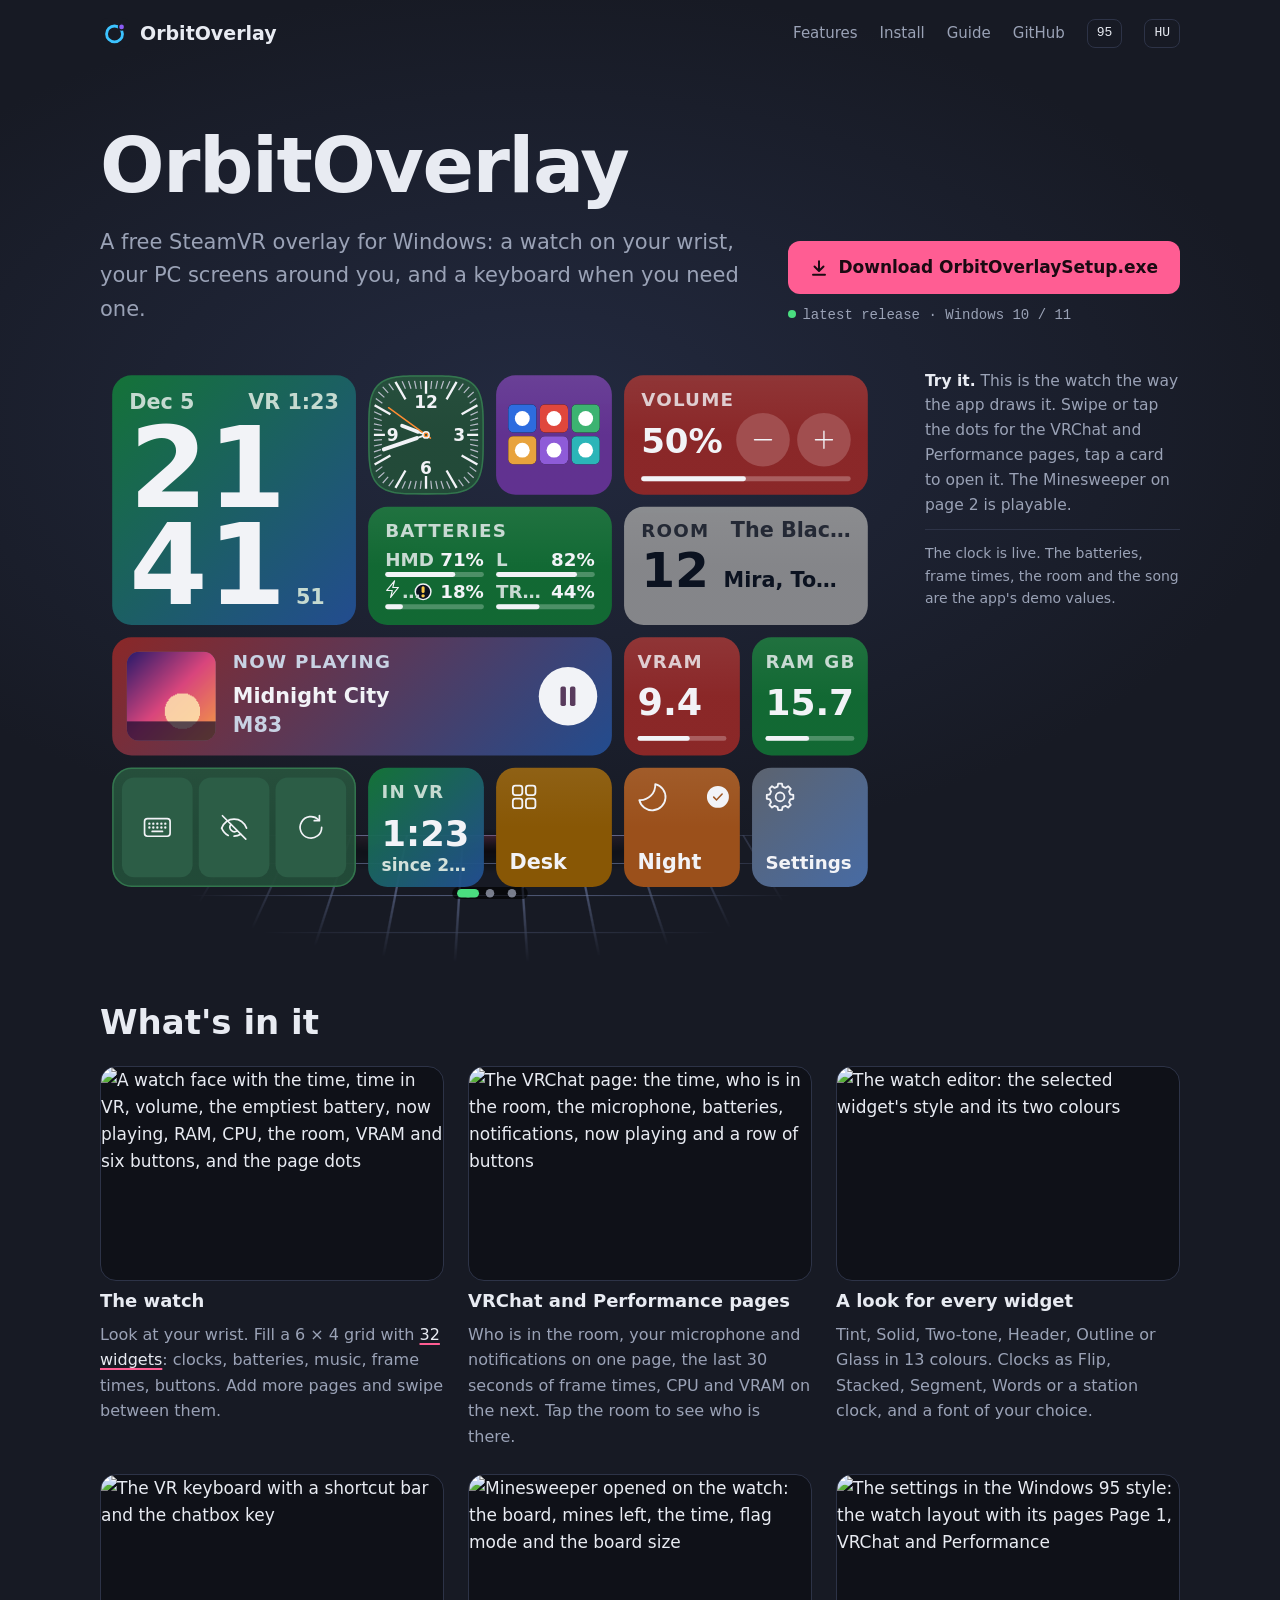
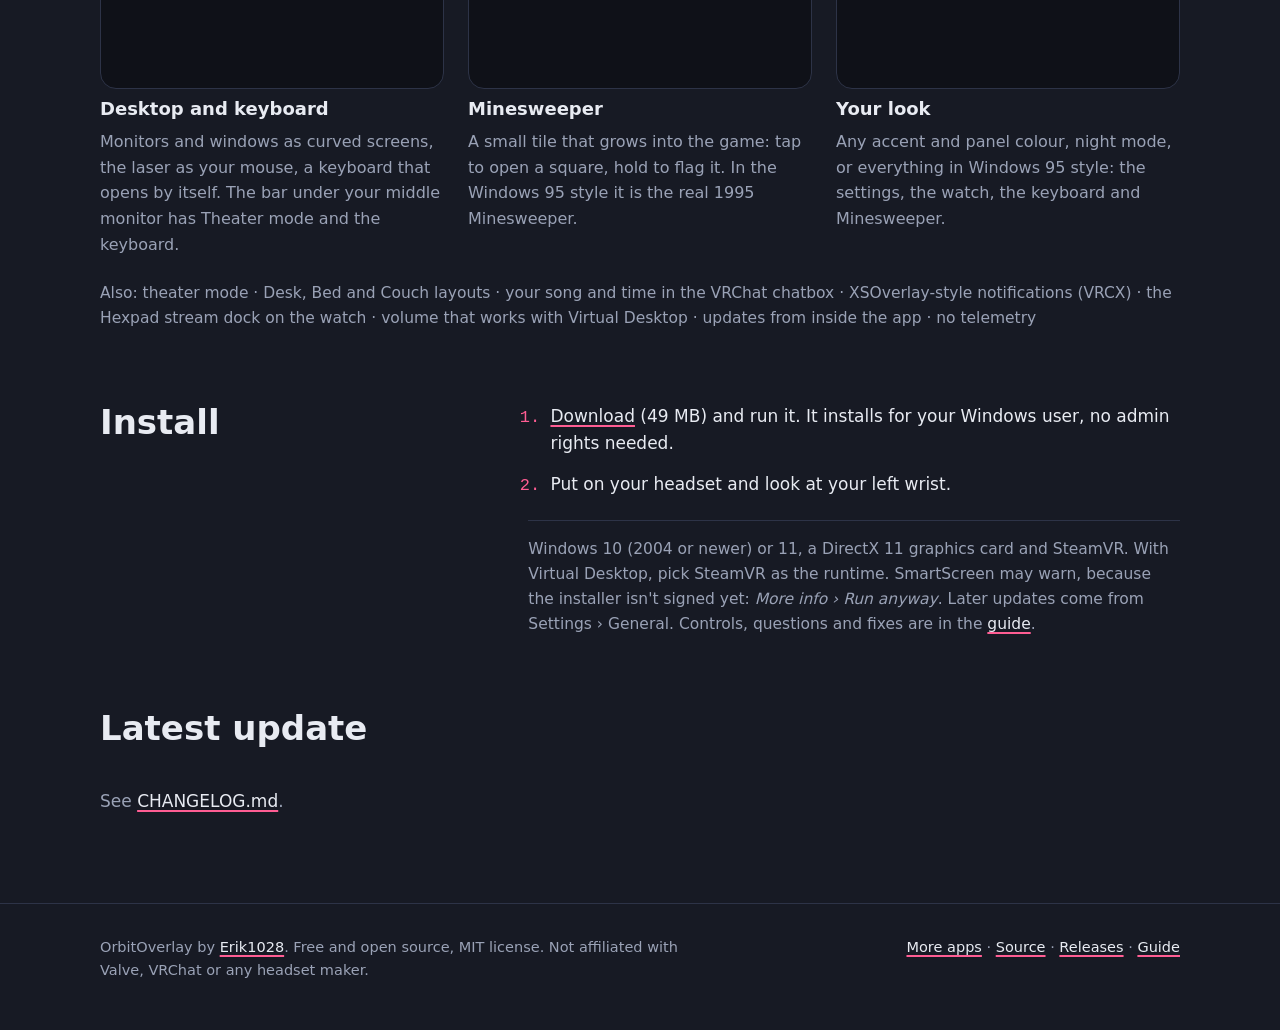
==== site/index.html @ d363fdd2 "Website: the new logo in the link preview, no 404s, the widget table on phones - og.png: Erik's logo" ====
<!doctype html>
<html lang="en">
<head>
<meta charset="utf-8">
<meta name="viewport" content="width=device-width, initial-scale=1">
<title>OrbitOverlay · SteamVR wrist watch and desktop overlay</title>
<meta name="description" content="A free SteamVR overlay for Windows: a watch on your wrist, your PC screens around you with a laser mouse, and a VR keyboard.">
<link rel="canonical" href="https://erik1028.github.io/OrbitOverlay/">
<link rel="alternate" hreflang="en" href="https://erik1028.github.io/OrbitOverlay/">
<link rel="alternate" hreflang="hu" href="https://erik1028.github.io/OrbitOverlay/hu/">
<link rel="alternate" hreflang="x-default" href="https://erik1028.github.io/OrbitOverlay/">
<meta property="og:type" content="website">
<meta property="og:site_name" content="Erik1028">
<meta property="og:url" content="https://erik1028.github.io/OrbitOverlay/">
<script type="application/ld+json">{"@context": "https://schema.org", "@type": "SoftwareApplication", "name": "OrbitOverlay", "url": "https://erik1028.github.io/OrbitOverlay/", "description": "A free SteamVR overlay for Windows: a watch on your wrist with pages of widgets you arrange and colour yourself, your monitors and windows as curved screens with a laser mouse, and a VR keyboard.", "fileSize": "49 MB", "softwareRequirements": "SteamVR; a DirectX 11 graphics card", "image": "https://erik1028.github.io/OrbitOverlay/og.png", "operatingSystem": "Windows 10 (2004 or newer), Windows 11", "applicationCategory": "UtilitiesApplication", "downloadUrl": "https://github.com/Erik1028/OrbitOverlay/releases/latest/download/OrbitOverlaySetup.exe", "isAccessibleForFree": true, "inLanguage": "en", "license": "https://opensource.org/licenses/MIT", "offers": {"@type": "Offer", "price": "0", "priceCurrency": "USD"}, "author": {"@type": "Person", "name": "Erik1028", "url": "https://github.com/Erik1028"}, "softwareHelp": {"@type": "CreativeWork", "url": "https://erik1028.github.io/OrbitOverlay/guide.html"}, "sameAs": ["https://github.com/Erik1028/OrbitOverlay"]}</script>
<meta property="og:title" content="OrbitOverlay">
<meta property="og:description" content="A free SteamVR overlay for Windows: a watch on your wrist, your PC screens around you, and a VR keyboard.">
<meta property="og:image" content="https://erik1028.github.io/OrbitOverlay/og.png">
<meta property="og:image:width" content="1200">
<meta property="og:image:height" content="630">
<meta name="twitter:card" content="summary_large_image">
<meta name="theme-color" content="#171a24">
<link rel="icon" href="favicon.svg" type="image/svg+xml">
<script>try{if(localStorage.getItem("orbit-style")==="95"||location.hash==="#win95")document.documentElement.setAttribute("data-style","95")}catch(e){}</script>
<link rel="stylesheet" href="style.css">
</head>
<body>

<header class="top">
<div class="wrap">
<a class="logo" href="#top"><img src="favicon.svg" width="30" height="30" alt="">OrbitOverlay</a>
<nav aria-label="Sections"><a class="opt" href="#features">Features</a><a class="opt" href="#install">Install</a><a href="guide.html">Guide</a><a class="opt" href="https://github.com/Erik1028/OrbitOverlay">GitHub</a><a class="lang" href="hu/" hreflang="hu" lang="hu">HU</a></nav>
</div>
</header>

<main id="top" class="wrap">

<section class="intro">
<div>
<h1>OrbitOverlay</h1>
<p>A free SteamVR overlay for Windows: a watch on your wrist, your PC screens around you, and a keyboard when you need one.</p>
</div>
<div class="get">
<a class="btn" href="https://github.com/Erik1028/OrbitOverlay/releases/latest/download/OrbitOverlaySetup.exe"><svg width="18" height="18" viewBox="0 0 24 24" fill="none" stroke="currentColor" stroke-width="2.6" stroke-linecap="round" stroke-linejoin="round" aria-hidden="true"><path d="M12 3v12M6 10l6 6 6-6M4 21h16"/></svg>Download OrbitOverlaySetup.exe</a>
<span class="mono"><i class="live"></i><span id="ver">latest release</span><span id="verdate"></span> · Windows 10 / 11</span>
</div>
</section>

<section class="try" aria-label="Try the watch">
<div class="watch" id="watch-demo"><img src="img/watch-face.png" width="640" height="440" alt="The OrbitOverlay watch: a stacked clock, batteries, volume, now playing, the VRChat room, buttons and the page dots"></div>
<aside>
<p><b>Try it.</b> This is the watch the way the app draws it. Swipe or tap the dots for the VRChat and Performance pages, tap a card to open it. The Minesweeper on page 2 is playable.</p>
<p class="note">The clock is live. The batteries, frame times, the room and the song are the app's demo values.</p>
</aside>
</section>

<!-- a clip from the headset: put it in docs/img/demo.mp4 and add data-src="img/demo.mp4" here; until then nothing is requested -->
<figure class="clip" id="clip" hidden><div class="shot"></div><figcaption class="cap">In the headset: the watch, a window grabbed with the laser, and the keyboard.</figcaption></figure>

<section class="features" id="features">
<h2>What's in it</h2>
<div class="cards" data-stagger="110">
<article class="card"><div class="shot"><img src="img/watch-pages.png" data-95="img/watch-pages-95.png" width="640" height="440" alt="A watch face with the time, time in VR, volume, the emptiest battery, now playing, RAM, CPU, the room, VRAM and six buttons, and the page dots" loading="lazy"></div><h3>The watch</h3><p>Look at your wrist. Fill a 6 &times; 4 grid with <a href="guide.html#widgets">32 widgets</a>: clocks, batteries, music, frame times, buttons. Add more pages and swipe between them.</p></article>
<article class="card"><div class="shot"><img src="img/watch-vrchat.png" data-95="img/watch-vrchat-95.png" width="640" height="440" alt="The VRChat page: the time, who is in the room, the microphone, batteries, notifications, now playing and a row of buttons" loading="lazy"></div><h3>VRChat and Performance pages</h3><p>Who is in the room, your microphone and notifications on one page, the last 30 seconds of frame times, CPU and VRAM on the next. Tap the room to see who is there.</p></article>
<article class="card"><div class="shot"><img src="img/watch-styles.png" data-95="img/watch-styles-95.png" width="928" height="582" alt="The watch editor: the selected widget's style and its two colours" loading="lazy"></div><h3>A look for every widget</h3><p>Tint, Solid, Two-tone, Header, Outline or Glass in 13 colours. Clocks as Flip, Stacked, Segment, Words or a station clock, and a font of your choice.</p></article>
<article class="card"><div class="shot"><img src="img/keyboard.png" width="1480" height="676" alt="The VR keyboard with a shortcut bar and the chatbox key" loading="lazy"></div><h3>Desktop and keyboard</h3><p>Monitors and windows as curved screens, the laser as your mouse, a keyboard that opens by itself. The bar under your middle monitor has Theater mode and the keyboard.</p></article>
<article class="card"><div class="shot"><img src="img/minesweeper.png" data-95="img/minesweeper-95.png" width="640" height="440" alt="Minesweeper opened on the watch: the board, mines left, the time, flag mode and the board size" loading="lazy"></div><h3>Minesweeper</h3><p>A small tile that grows into the game: tap to open a square, hold to flag it. In the Windows 95 style it is the real 1995 Minesweeper.</p></article>
<article class="card"><div class="shot"><img src="img/windows95.png" width="1500" height="960" alt="The settings in the Windows 95 style: the watch layout with its pages Page 1, VRChat and Performance" loading="lazy"></div><h3>Your look</h3><p>Any accent and panel colour, night mode, or everything in Windows 95 style: the settings, the watch, the keyboard and Minesweeper.</p></article>
</div>
<p class="extras" data-reveal>Also: theater mode · Desk, Bed and Couch layouts · your song and time in the VRChat chatbox · XSOverlay-style notifications (VRCX) · the Hexpad stream dock on the watch · volume that works with Virtual Desktop · updates from inside the app · no telemetry</p>
</section>

<section class="install" id="install" data-reveal>
<div>
<h2>Install</h2>
</div>
<div>
<ol>
<li><a href="https://github.com/Erik1028/OrbitOverlay/releases/latest/download/OrbitOverlaySetup.exe">Download</a> (<span id="size">49 MB</span>) and run it. It installs for your Windows user, no admin rights needed.</li>
<li>Put on your headset and look at your left wrist.</li>
</ol>
<p class="aside">Windows 10 (2004 or newer) or 11, a DirectX 11 graphics card and SteamVR. With Virtual Desktop, pick SteamVR as the runtime. SmartScreen may warn, because the installer isn't signed yet: <i>More info › Run anyway</i>. Later updates come from Settings › General. Controls, questions and fixes are in the <a href="guide.html">guide</a>.</p>
</div>
</section>

<section class="log" data-reveal>
<h2>Latest update</h2>
<div id="log" data-count="1"><p style="color:var(--dim);margin-top:16px">See <a href="https://github.com/Erik1028/OrbitOverlay/blob/main/docs/CHANGELOG.md">CHANGELOG.md</a>.</p></div>
</section>

</main>

<footer>
<div class="wrap">
<p>OrbitOverlay by <a href="https://github.com/Erik1028">Erik1028</a>. Free and open source, MIT license. Not affiliated with Valve, VRChat or any headset maker.</p>
<span><a href="https://erik1028.github.io/">More apps</a> · <a href="https://github.com/Erik1028/OrbitOverlay">Source</a> · <a href="https://github.com/Erik1028/OrbitOverlay/releases">Releases</a> · <a href="guide.html">Guide</a></span>
</div>
</footer>

<script src="win95.js"></script>
<script src="watch-demo.js"></script>
<script src="main.js"></script>
<script src="motion.js"></script>
</body>
</html>
---- site/style.css ----
/* OrbitOverlay website. Layout: a plain manual for the app, one column of parts, each part = what it is + how you
   use it in VR + a real screenshot. Colours and type come from the app itself (Bento panels, default pink accent,
   Segoe UI), so on Windows the page looks like the program. */
:root{
  color-scheme:dark;
  --bg:#171a24;      /* app window */
  --panel:#21263a;   /* watch tile */
  --line:#2d3347;
  --text:#e8ebf2;
  --dim:#9aa2b6;
  --accent:#ff5d93;  /* Config.Accent default, 0xFFFF5D93 */
  --ok:#4ade80;
  --warn:#f5b82e;
  --sans:"Segoe UI Variable Text","Segoe UI Variable","Segoe UI",system-ui,-apple-system,"Helvetica Neue",Arial,sans-serif;
  --display:"Segoe UI Variable Display","Segoe UI Variable","Segoe UI",system-ui,-apple-system,"Helvetica Neue",Arial,sans-serif;
  --mono:"Cascadia Mono","Cascadia Code",Consolas,ui-monospace,"SF Mono",Menlo,monospace;
}
*{box-sizing:border-box}
[hidden]{display:none!important}
html{scroll-behavior:smooth}
@media (prefers-reduced-motion:reduce){html{scroll-behavior:auto}}
body{margin:0;background:var(--bg);color:var(--text);font-family:var(--sans);font-size:17px;line-height:1.6;-webkit-font-smoothing:antialiased}
img{max-width:100%;height:auto;display:block}
a{color:var(--text);text-decoration:underline;text-decoration-color:var(--accent);text-decoration-thickness:2px;text-underline-offset:3px}
a:hover{color:var(--accent)}
:focus-visible{outline:2px solid var(--accent);outline-offset:3px;border-radius:4px}
h1,h2,h3{font-family:var(--display);margin:0;line-height:1.15;text-wrap:balance}
h2{font-size:clamp(26px,3.4vw,34px);font-weight:700}
h3{font-size:18px;font-weight:600}
p{margin:0}
code{font-family:var(--mono);font-size:.88em;background:var(--panel);border:1px solid var(--line);border-radius:6px;padding:1px 6px;overflow-wrap:anywhere}
.wrap{max-width:1120px;margin:0 auto;padding-left:max(20px,env(safe-area-inset-left,0px));padding-right:max(20px,env(safe-area-inset-right,0px))}
.mono{font-family:var(--mono);font-size:14px}
kbd{font-family:var(--mono);font-size:13.5px;background:var(--panel);border:1px solid var(--line);border-radius:6px;padding:1px 7px;white-space:nowrap}

/* top bar */
.top .wrap{display:flex;align-items:center;gap:20px;padding-block:18px}
.logo{display:flex;align-items:center;gap:10px;font-family:var(--display);font-weight:700;font-size:19px;text-decoration:none}
.top nav{margin-left:auto;display:flex;align-items:center;gap:22px;font-size:15px}
.top nav a{text-decoration:none;color:var(--dim)}
.top nav a:hover,.top nav a[aria-current="page"]{color:var(--text)}
.top nav .lang{font-family:var(--mono);font-size:13px;border:1px solid var(--line);border-radius:8px;padding:3px 9px;color:var(--text)}
.top nav .lang:hover{border-color:var(--dim)}
@media (max-width:760px){.top nav .opt{display:none}}

/* intro */
.intro{padding-block:56px 36px;display:grid;grid-template-columns:minmax(0,1fr) auto;gap:24px 48px;align-items:end}
.intro h1{font-size:clamp(40px,6.4vw,76px);font-weight:700;letter-spacing:-0.02em}
.intro p{font-size:clamp(18px,2vw,21px);color:var(--dim);max-width:34em;margin-top:16px}
.get{display:flex;flex-direction:column;gap:10px;align-items:flex-start}
.btn{display:inline-flex;align-items:center;gap:10px;background:var(--accent);color:#1b0a12;font-weight:700;font-size:17px;text-decoration:none;padding:13px 22px;border-radius:12px}
.btn:hover{color:#1b0a12;background:#ff7aa6}
.get .mono{color:var(--dim)}
.live{display:inline-block;width:8px;height:8px;border-radius:50%;background:var(--ok);margin-right:6px;vertical-align:1px}
@media (max-width:820px){.intro{grid-template-columns:1fr}}

/* the try-it watch next to its notes */
.try{display:grid;grid-template-columns:minmax(0,1fr) minmax(0,15em);gap:24px 40px;align-items:start}
.try aside{display:flex;flex-direction:column;gap:12px;color:var(--dim);font-size:15.5px;padding-top:6px}
.try aside b{color:var(--text)}
.try aside ul{margin:0;padding-left:1.1em;display:flex;flex-direction:column;gap:6px}
.try aside .note{font-size:14px;border-top:1px solid var(--line);padding-top:12px}
@media (max-width:900px){.try{grid-template-columns:1fr}}

.cap{margin-top:12px;color:var(--dim);font-size:14.5px}

/* the stage: the try-it watch floats over SteamVR's grid floor, like the watch in an empty VR room */
body{background:radial-gradient(1100px 620px at 42% 420px,#232a40 0%,rgba(35,42,64,0) 70%) no-repeat,var(--bg)}
.try{position:relative;isolation:isolate;padding-bottom:40px}
.try .watch{position:relative}
/* sized so that even its near, perspective-widened edge stays inside the watch's own width: nothing to clip */
.try .watch::before{content:"";position:absolute;z-index:-2;left:10%;width:80%;top:calc(100% - 64px);height:220px;
  background-image:radial-gradient(ellipse 40% 30% at 50% 0,rgba(255,93,147,.22),transparent 70%),
    linear-gradient(rgba(160,180,240,.55) 2px,transparent 2px),linear-gradient(90deg,rgba(160,180,240,.55) 2px,transparent 2px);
  background-size:auto,56px 56px,56px 56px;background-position:0 0,center 0,center 0;
  transform:perspective(800px) rotateX(62deg);transform-origin:50% 0;
  -webkit-mask-image:radial-gradient(ellipse 50% 95% at 50% 0,#000 35%,transparent 100%);mask-image:radial-gradient(ellipse 50% 95% at 50% 0,#000 35%,transparent 100%)}
.try .watch::after{content:"";position:absolute;z-index:-1;left:10%;right:10%;bottom:18px;height:60px;
  background:radial-gradient(50% 50% at 50% 50%,rgba(0,0,0,.65),transparent 72%);animation:shade 7s ease-in-out infinite}
.wd,.wd95{animation:hover 7s ease-in-out infinite}
@keyframes hover{50%{transform:translateY(-8px)}}
@keyframes shade{50%{transform:scaleX(.9);opacity:.7}}
@media (prefers-reduced-motion:reduce){.wd,.wd95,.try .watch::after{animation:none}}
@media (max-width:900px){.try .watch::before{height:120px}.try aside{margin-top:18px}}
html[data-style="95"] .try .watch::before,html[data-style="95"] .try .watch::after{display:none}
html[data-style="95"] .wd95{animation:none}


.clip{margin:72px 0 0}
.clip video{display:block;width:100%;height:auto}

/* parts */
.part{padding-block:72px 0;display:grid;grid-template-columns:minmax(0,4fr) minmax(0,7fr);gap:28px 56px;align-items:start}
.part .txt{display:flex;flex-direction:column;gap:14px}
.part .txt>p{color:var(--dim)}
.shot{border-radius:16px;overflow:hidden;border:1px solid var(--line);background:#0f1118}
.shots{display:flex;flex-direction:column;gap:14px}
.part ul.plain{margin:0;padding-left:1.1em;color:var(--dim)}
.part ul.plain li{margin:4px 0}
@media (max-width:860px){.part{grid-template-columns:1fr;padding-top:56px}}

/* controls */
.ctl{width:100%;border-collapse:collapse;font-size:16px}
.ctl td{padding:11px 0;border-bottom:1px solid var(--line);vertical-align:top}
.ctl tr:first-child td{border-top:1px solid var(--line)}
.ctl td:first-child{width:42%;padding-right:20px}
.ctl td:last-child{color:var(--dim)}

/* lists of short facts (also in the box, questions) */
.facts{padding-block:72px 0}
.facts dl{margin:24px 0 0;display:grid;grid-template-columns:repeat(3,minmax(0,1fr));gap:28px 40px}
.facts.two dl{grid-template-columns:repeat(2,minmax(0,1fr));column-gap:56px}
.facts dt{font-weight:600}
.facts dd{margin:6px 0 0;color:var(--dim);font-size:16px}
@media (max-width:860px){.facts dl{grid-template-columns:repeat(2,minmax(0,1fr))}}
@media (max-width:620px){.facts dl,.facts.two dl{grid-template-columns:1fr}}

/* features: three cards, one picture and one sentence each */
.features{padding-block:64px 0}
.cards{display:grid;grid-template-columns:repeat(3,minmax(0,1fr));gap:24px;margin-top:24px}
.card{display:flex;flex-direction:column;gap:10px;min-width:0}
.card .shot{aspect-ratio:16/10;max-width:100%;display:flex;align-items:center;justify-content:center}
.card .shot img{width:100%;height:100%;object-fit:contain}
.card p{color:var(--dim);font-size:16px}
.extras{margin-top:24px;color:var(--dim);font-size:15.5px}
.all{margin-top:14px;font-size:15.5px}
@media (max-width:820px){.cards{grid-template-columns:1fr}}

/* install */
.install{padding-block:72px 0;display:grid;grid-template-columns:minmax(0,4fr) minmax(0,7fr);gap:28px 56px}
.install ol{margin:0;padding-left:1.3em;display:flex;flex-direction:column;gap:14px}
.install ol li::marker{font-family:var(--mono);color:var(--accent)}
.install .aside{color:var(--dim);font-size:15.5px;margin-top:22px;padding-top:16px;border-top:1px solid var(--line)}
.install .aside b{color:var(--text)}
@media (max-width:860px){.install{grid-template-columns:1fr}}

/* changelog */
.log{padding-block:72px 0}
#log{margin-top:24px;display:flex;flex-direction:column}
.ver{display:grid;grid-template-columns:minmax(0,7em) minmax(0,1fr);gap:4px 24px;padding-block:20px;border-top:1px solid var(--line)}
.ver .v{font-family:var(--mono);font-size:15px;color:var(--accent);padding-top:2px}
.ver ul{margin:8px 0 0;padding-left:1.1em;color:var(--dim);font-size:15.5px}
.ver li{margin:4px 0}
.more{margin-top:8px;align-self:flex-start;background:none;border:1px solid var(--line);color:var(--text);font:inherit;font-size:15px;padding:9px 16px;border-radius:10px;cursor:pointer}
.more:hover{border-color:var(--dim)}
@media (max-width:560px){.ver{grid-template-columns:1fr}}

/* guide page */
.page-head{padding-block:48px 8px;max-width:44em}
.page-head h1{font-size:clamp(34px,5vw,52px);font-weight:700;letter-spacing:-0.01em}
.page-head p{color:var(--dim);margin-top:12px;font-size:18px}
.toc{display:flex;flex-wrap:wrap;gap:8px 22px;margin-top:18px;font-size:15.5px}
.wtable-wrap{overflow-x:auto;margin-top:24px}
.wtable{width:100%;border-collapse:collapse;font-size:16px;min-width:600px}
.wtable th{text-align:left;font-weight:600;color:var(--dim);font-size:14px;padding:0 16px 10px 0}
.wtable td{padding:12px 16px 12px 0;border-top:1px solid var(--line);vertical-align:top}
.wtable td:first-child{font-weight:600;white-space:nowrap}
.wtable td:nth-child(2){color:var(--dim)}
.wtable td.sz{font-family:var(--mono);font-size:13.5px;color:var(--dim);white-space:nowrap}
.wtable tr.group td{border-top:0;padding-top:28px;font-family:var(--display);font-size:20px;font-weight:700;color:var(--text)}
/* phones: each widget becomes a small block (name, what it shows, its sizes) instead of a 600 px table that scrolls sideways */
@media (max-width:640px){
  .wtable{min-width:0}
  .wtable,.wtable tbody,.wtable tr,.wtable td{display:block}
  .wtable thead{position:absolute;width:1px;height:1px;overflow:hidden;clip-path:inset(50%);white-space:nowrap}
  .wtable tr:not(.group){border-top:1px solid var(--line);padding:12px 0}
  .wtable td{border-top:0;padding:0}
  .wtable td:first-child{white-space:normal}
  .wtable td:nth-child(2){margin-top:4px}
  .wtable td.sz{white-space:normal;margin-top:6px;word-spacing:4px}
  .wtable tr.group td{padding:28px 0 10px}
}
.fix{padding-block:22px;border-top:1px solid var(--line);display:grid;grid-template-columns:minmax(0,5fr) minmax(0,7fr);gap:8px 40px}
.fix h3{font-size:18px}
.fix div{color:var(--dim);font-size:16px;display:flex;flex-direction:column;gap:8px}
.fix ol,.fix ul{margin:0;padding-left:1.2em;display:flex;flex-direction:column;gap:4px}
@media (max-width:760px){.fix{grid-template-columns:1fr}}

footer{margin-top:88px;border-top:1px solid var(--line)}
footer .wrap{padding-block:32px 48px;display:flex;flex-wrap:wrap;gap:12px 32px;justify-content:space-between;color:var(--dim);font-size:14.5px}
footer p{max-width:40em}

/* ---------- the try-it watch (watch-demo.js) ----------
   The app's 640 x 440 watch face drawn as SVG, scaled to the column; its cards float on their own like the app's "Cards only"
   background. In the 1990s mode a 320 x 220 canvas, doubled without smoothing, like the app's Windows 95 face. */
.watch{position:relative;max-width:780px;user-select:none;-webkit-user-select:none;-webkit-tap-highlight-color:transparent}
.watch>img{display:block;width:100%;height:auto}
.wd{display:block;width:100%;height:auto;overflow:hidden;touch-action:pan-y;outline:none}
.wd:focus-visible{outline:2px solid var(--accent);outline-offset:6px;border-radius:24px}
.wd text{white-space:pre}
.wd .t{font-family:"Segoe UI Variable Text","Segoe UI",system-ui,-apple-system,"Helvetica Neue",Arial,sans-serif}
.wd .d{font-family:"Segoe UI Variable Display","Segoe UI",system-ui,-apple-system,"Helvetica Neue",Arial,sans-serif}
.wd-wait .wd-w{opacity:0}
.wd-intro .wd-w{animation:wdin .42s cubic-bezier(.34,1.45,.6,1) both;animation-delay:var(--d,0ms)}
@keyframes wdin{from{opacity:0;transform:scale(.82)}}
.wd-toast{position:absolute;left:50%;bottom:6.5%;transform:translateX(-50%);background:rgba(10,12,18,.92);border:1px solid rgba(255,255,255,.14);color:#f2f3f7;
  font-size:14px;line-height:1.3;padding:7px 14px;border-radius:10px;white-space:nowrap;max-width:92%;overflow:hidden;text-overflow:ellipsis;pointer-events:none}
.wd95{display:block;width:100%;height:auto;image-rendering:pixelated;image-rendering:crisp-edges;touch-action:pan-y;outline:none}
.wd95:focus-visible{outline:2px dotted #fff;outline-offset:4px}
@media (prefers-reduced-motion:reduce){.wd-intro .wd-w{animation:none}.wd-wait .wd-w{opacity:1}}

/* ---------- 1990s homepage style (win95.js) ----------
   The site as a 1996 space-themed fan page: tiled starfield, Times, cyan links, rainbow rules,
   3D ball bullets, a marquee, a hit counter (the real download count) and 88x31 buttons.
   The try-it watch keeps the app's own Windows 95 look, like a demo applet on the page. */
.r90{display:none}
html[data-style="95"] .r90-nopic{display:none}
.w95-toggle{background:none;font:inherit;font-family:var(--mono);font-size:13px;cursor:pointer}
html[data-style="95"]{
  --bg:#000; --text:#fff; --dim:#ddd; --line:#808080; --panel:#000; --accent:#ffff00;
  --sans:"Times New Roman",Times,serif; --display:Arial,Helvetica,sans-serif; --mono:"Courier New",Courier,monospace;
  --raised:inset -1px -1px #0a0a0a,inset 1px 1px #fff,inset -2px -2px #808080,inset 2px 2px #dfdfdf;
  --sunken:inset -1px -1px #fff,inset 1px 1px #808080,inset -2px -2px #dfdfdf,inset 2px 2px #0a0a0a;
  --rainbow:linear-gradient(90deg,#f00,#ff8000,#ff0,#0f0,#0ff,#00f,#f0f);
  scroll-behavior:auto;
}
html[data-style="95"] body{background:#000 url("data:image/svg+xml,%3Csvg xmlns='http://www.w3.org/2000/svg' width='256' height='256'%3E%3Ccircle cx='231' cy='238' r='0.9' fill='%23fff' fill-opacity='0.5'/%3E%3Ccircle cx='94' cy='243' r='1.1' fill='%23fff' fill-opacity='0.5'/%3E%3Ccircle cx='48' cy='228' r='0.7' fill='%23fff' fill-opacity='0.5'/%3E%3Ccircle cx='46' cy='21' r='1.1' fill='%23fff' fill-opacity='0.9'/%3E%3Ccircle cx='231' cy='80' r='1.1' fill='%23fff' fill-opacity='0.35'/%3E%3Ccircle cx='32' cy='30' r='0.5' fill='%23fff' fill-opacity='0.5'/%3E%3Ccircle cx='123' cy='15' r='0.9' fill='%23fff' fill-opacity='0.7'/%3E%3Ccircle cx='225' cy='100' r='1.1' fill='%23fff' fill-opacity='0.5'/%3E%3Ccircle cx='150' cy='255' r='0.5' fill='%23fff' fill-opacity='0.35'/%3E%3Ccircle cx='234' cy='142' r='0.9' fill='%23fff' fill-opacity='0.35'/%3E%3Ccircle cx='130' cy='161' r='0.6' fill='%23fff' fill-opacity='0.7'/%3E%3Ccircle cx='15' cy='35' r='1.1' fill='%23fff' fill-opacity='0.35'/%3E%3Ccircle cx='205' cy='55' r='0.7' fill='%23fff' fill-opacity='0.9'/%3E%3Ccircle cx='34' cy='8' r='0.5' fill='%23fff' fill-opacity='0.5'/%3E%3Ccircle cx='107' cy='26' r='0.9' fill='%23fff' fill-opacity='0.9'/%3E%3Ccircle cx='203' cy='214' r='0.5' fill='%23fff' fill-opacity='0.5'/%3E%3Ccircle cx='138' cy='172' r='0.5' fill='%23fff' fill-opacity='0.7'/%3E%3Ccircle cx='170' cy='7' r='0.9' fill='%23fff' fill-opacity='0.35'/%3E%3Ccircle cx='68' cy='126' r='0.5' fill='%23fff' fill-opacity='0.35'/%3E%3Ccircle cx='30' cy='238' r='0.9' fill='%23fff' fill-opacity='0.5'/%3E%3Ccircle cx='96' cy='229' r='1.1' fill='%23fff' fill-opacity='0.5'/%3E%3Ccircle cx='67' cy='214' r='0.9' fill='%23fff' fill-opacity='0.35'/%3E%3Ccircle cx='202' cy='215' r='0.6' fill='%23fff' fill-opacity='0.35'/%3E%3Ccircle cx='138' cy='155' r='0.5' fill='%23fff' fill-opacity='0.5'/%3E%3Ccircle cx='95' cy='201' r='1.1' fill='%23fff' fill-opacity='0.35'/%3E%3Ccircle cx='21' cy='74' r='0.6' fill='%23fff' fill-opacity='0.9'/%3E%3Cpath d='M190 66L191 69L194 70L191 71L190 74L189 71L186 70L189 69Z' fill='%23fff' fill-opacity='.8'/%3E%3C/svg%3E") repeat;font-size:17px;line-height:1.45;-webkit-font-smoothing:auto}
html[data-style="95"] .r90{display:block}
html[data-style="95"] .top{display:none}
html[data-style="95"] a{color:#0ff;text-decoration:underline;text-decoration-thickness:1px;text-underline-offset:auto}
html[data-style="95"] a:visited{color:#f0f}
html[data-style="95"] a:hover{color:#ff0}
html[data-style="95"] :focus-visible{outline:1px dotted #fff;outline-offset:2px;border-radius:0}
html[data-style="95"] .wrap{max-width:780px}
html[data-style="95"] main{padding-block:10px 0}
html[data-style="95"] h1,html[data-style="95"] h2,html[data-style="95"] h3{font-family:Arial,Helvetica,sans-serif;text-wrap:wrap}
html[data-style="95"] h2{font-size:26px;color:#ff0;display:flex;align-items:center;gap:10px}
html[data-style="95"] h2::before{content:"";flex:none;width:18px;height:18px;border-radius:50%;background:radial-gradient(circle at 35% 30%,#fff 0 12%,#f44 30%,#900 75%,#300)}
html[data-style="95"] h3{font-size:18px;color:#0f0}

/* everything in one centred column, sections separated by rainbow rules */
html[data-style="95"] main > section,html[data-style="95"] main > .page-head{display:block;padding:26px 0 0;margin:26px 0 0;border-top:4px solid;border-image:var(--rainbow) 1;max-width:none}
html[data-style="95"] .part .txt,html[data-style="95"] .install > div,html[data-style="95"] .try aside{display:flex;flex-direction:column;gap:12px}
html[data-style="95"] .part > div + div,html[data-style="95"] .install > div + div{margin-top:18px}
html[data-style="95"] .part .txt>p,html[data-style="95"] .intro p,html[data-style="95"] .facts dd,html[data-style="95"] .ver ul,html[data-style="95"] .install .aside,html[data-style="95"] .try aside,html[data-style="95"] .fix div,html[data-style="95"] .page-head p,html[data-style="95"] .part ul.plain,html[data-style="95"] .ctl td:last-child,html[data-style="95"] .wtable td:nth-child(2),html[data-style="95"] .wtable td.sz,html[data-style="95"] .wtable th,html[data-style="95"] .cap{color:#fff}
html[data-style="95"] ul{list-style:none;padding-left:26px}
html[data-style="95"] li{position:relative}
html[data-style="95"] .part ul.plain li::before,html[data-style="95"] .try aside li::before,html[data-style="95"] .ver li::before,html[data-style="95"] .fix li::before{content:"";position:absolute;left:-22px;top:.38em;width:12px;height:12px;border-radius:50%;background:radial-gradient(circle at 35% 30%,#fff 0 12%,#4af 32%,#036 80%)}
html[data-style="95"] .install ol{padding-left:1.6em}
html[data-style="95"] .install ol li::marker{color:#ff0;font-family:Arial,sans-serif;font-weight:700}

/* intro: the classic centred welcome */
html[data-style="95"] .intro{display:flex;flex-direction:column;align-items:center;text-align:center;border-top:0;margin-top:0;padding-top:8px;gap:14px}
html[data-style="95"] .intro h1{font-family:"Arial Black",Arial,sans-serif;font-weight:900;font-size:clamp(34px,7vw,58px);letter-spacing:0;line-height:1.05;
  background:var(--rainbow);-webkit-background-clip:text;background-clip:text;color:transparent;filter:drop-shadow(3px 3px 0 #333)}
html[data-style="95"] .intro p{max-width:34em;margin:0 auto;font-size:19px}
html[data-style="95"] .get{align-items:center}
html[data-style="95"] .get .mono{color:#ccc;font-size:15px}
html[data-style="95"] .live{display:none}
html[data-style="95"] .btn{background:#c0c0c0;color:#000;border:0;border-radius:0;box-shadow:var(--raised);font-family:Arial,sans-serif;font-weight:700;font-size:20px;padding:14px 24px;text-decoration:none}
html[data-style="95"] .btn:visited{color:#000}
html[data-style="95"] .btn:hover{background:#c0c0c0;color:#00f}
html[data-style="95"] .btn:active,html[data-style="95"] .more:active{box-shadow:var(--sunken)}
html[data-style="95"] .more{background:#c0c0c0;color:#000;border:0;border-radius:0;box-shadow:var(--raised);font-family:Arial,sans-serif;font-size:14px}

/* pictures and tables with borders, like border=2 / border=1 */
html[data-style="95"] .shot{border:3px ridge #c0c0c0;border-radius:0;background:#000;padding:0}
html[data-style="95"] .shots{gap:18px}
html[data-style="95"] .ctl,html[data-style="95"] .wtable{border:3px ridge #c0c0c0;border-collapse:separate;border-spacing:2px;background:#000}
html[data-style="95"] .ctl td,html[data-style="95"] .wtable td,html[data-style="95"] .wtable th{border:1px inset #808080;padding:6px 8px}
html[data-style="95"] .ctl tr:first-child td{border-top:1px inset #808080}
html[data-style="95"] .ctl td:first-child{color:#0f0}
html[data-style="95"] .wtable th{color:#ff0;font-family:Arial,sans-serif}
html[data-style="95"] .wtable tr.group td{border:0;color:#ff0;font-family:Arial,sans-serif}
html[data-style="95"] .wtable td.sz{white-space:normal;min-width:7em}
html[data-style="95"] kbd,html[data-style="95"] code{background:none;border:0;border-radius:0;padding:0;color:#0f0;font-family:"Courier New",monospace;font-size:1em;font-weight:700}

html[data-style="95"] .facts dl{display:block;margin-top:14px}
html[data-style="95"] .facts dl>div{margin-top:14px}
html[data-style="95"] .facts dt{color:#0f0;font-family:Arial,sans-serif;font-weight:700}
html[data-style="95"] .facts dd{margin:2px 0 0 24px}
html[data-style="95"] .try{display:block}
html[data-style="95"] .try aside{margin-top:16px}
html[data-style="95"] .try aside .note,html[data-style="95"] .install .aside{border-top:0;padding-top:0}
html[data-style="95"] .try aside b,html[data-style="95"] .install .aside b{color:#ff0}
html[data-style="95"] .ver{display:block;border-top:1px dashed #808080}
html[data-style="95"] .card p,html[data-style="95"] .extras{color:#fff}
html[data-style="95"] .ver .v{color:#ff0;font-family:"Courier New",monospace;font-weight:700}
html[data-style="95"] .fix{display:block;border-top:1px dashed #808080}
html[data-style="95"] .fix div{margin-top:6px}
html[data-style="95"] .page-head{border-top:0;margin-top:0}
html[data-style="95"] .page-head h1{color:#ff0;font-family:"Arial Black",Arial,sans-serif;text-align:center}
html[data-style="95"] .page-head p{text-align:center}
html[data-style="95"] .toc{justify-content:center}

/* the injected 1990s parts */
.r90-marquee{overflow:hidden;white-space:nowrap;background:#000080;color:#ff0;font-family:Arial,sans-serif;font-weight:700;font-size:16px;border:2px inset #808080;padding:4px 0;margin-top:16px}
.r90-marquee span{display:inline-block;padding-left:100%;animation:r90scroll 22s linear infinite}
@keyframes r90scroll{to{transform:translateX(-100%)}}
.r90-nav{text-align:center;font-family:Arial,sans-serif;font-size:15px;margin-top:12px;line-height:1.9}
.r90-nav a{white-space:nowrap}
.r90-nav button{background:none;border:0;padding:0;font:inherit;color:#0ff;text-decoration:underline;cursor:pointer}
.r90-nav button:hover{color:#ff0}
html[data-style="95"] .r90-blink{display:inline}
.r90-blink{color:#f00;font-family:Arial,sans-serif;font-weight:900;font-size:14px;background:#ff0;padding:0 4px;animation:r90blink 1s steps(1) infinite;vertical-align:2px}
@keyframes r90blink{50%{visibility:hidden}}
.r90-modem{font-size:14px;color:#ccc;font-style:italic}
.r90-sign{text-align:center;margin:12px auto 0;max-width:420px;background:repeating-linear-gradient(-45deg,#000 0 14px,#fc0 14px 28px);padding:6px}
.r90-sign b{display:block;background:#fc0;color:#000;font-family:"Arial Black",Arial,sans-serif;font-size:17px;padding:6px 10px}
html[data-style="95"] .r90-foot{display:flex}
.r90-foot{text-align:center;flex-direction:column;align-items:center;gap:14px;padding-top:26px;margin-top:30px;border-top:4px solid;border-image:var(--rainbow) 1}
.r90-counter{font-family:Arial,sans-serif;font-size:15px;display:flex;align-items:center;gap:8px;flex-wrap:wrap;justify-content:center}
.r90-digits{display:inline-flex;gap:1px;background:#333;border:2px inset #808080;padding:2px}
.r90-digits i{font-style:normal;font-family:"Courier New",monospace;font-weight:700;font-size:20px;line-height:1;color:#0f0;background:#000;padding:3px 4px}
.r90-badges{display:flex;flex-wrap:wrap;gap:6px;justify-content:center}
.r90-badges span{width:88px;height:31px;display:flex;flex-direction:column;align-items:center;justify-content:center;font-family:Verdana,Arial,sans-serif;font-size:9px;font-weight:700;line-height:1.1;text-align:center;border:1px solid #fff;box-shadow:inset -1px -1px #000;text-transform:uppercase;letter-spacing:.3px}
.r90-small{font-size:13px;color:#ccc;font-family:Arial,sans-serif}
html[data-style="95"] footer{border-top:0;margin-top:20px}
html[data-style="95"] footer .wrap{color:#ccc;justify-content:center;text-align:center;font-family:Arial,sans-serif;font-size:13px}
@media (prefers-reduced-motion:reduce){.r90-marquee span{animation:none;padding-left:12px}.r90-blink{animation:none}}


/* the watch in the app's Windows 95 style (watch-demo.js draws it on the canvas) */
html[data-style="95"] .wd-toast{background:#ffffe1;border:1px solid #000;border-radius:0;color:#000;font-family:"Microsoft Sans Serif","MS Sans Serif",Tahoma,Arial,sans-serif;font-size:13px;bottom:14%}

/* scroll motion (motion.js): only when the script runs and motion is allowed */
.motion [data-reveal]{transition:opacity .9s cubic-bezier(.2,.7,.2,1),transform .9s cubic-bezier(.2,.7,.2,1);transition-delay:var(--d,0ms)}
.motion [data-reveal].pre{opacity:0;transform:translateY(40px)}
/* the title lifts away as you scroll, and the watch steps back a little once you scroll past it */
html.motion .intro{transform:translateY(calc(var(--sy,0) * -.15px));opacity:calc(1 - var(--sy,0) / 620)}
html.motion .try .watch{--q:min(1, max(0, (var(--sy,0) - 180) / 560));transform:scale(calc(1 - var(--q) * .06));opacity:calc(1 - var(--q) * .3);transform-origin:50% 30%}
.motion .card.done{transition:none}
/* the 1990s mode stays a 1990s page: no scroll motion there */
html.motion[data-style="95"] .intro,html.motion[data-style="95"] .try .watch{transform:none;opacity:1}
html.motion[data-style="95"] [data-reveal]{opacity:1!important;transform:none!important;transition:none!important}
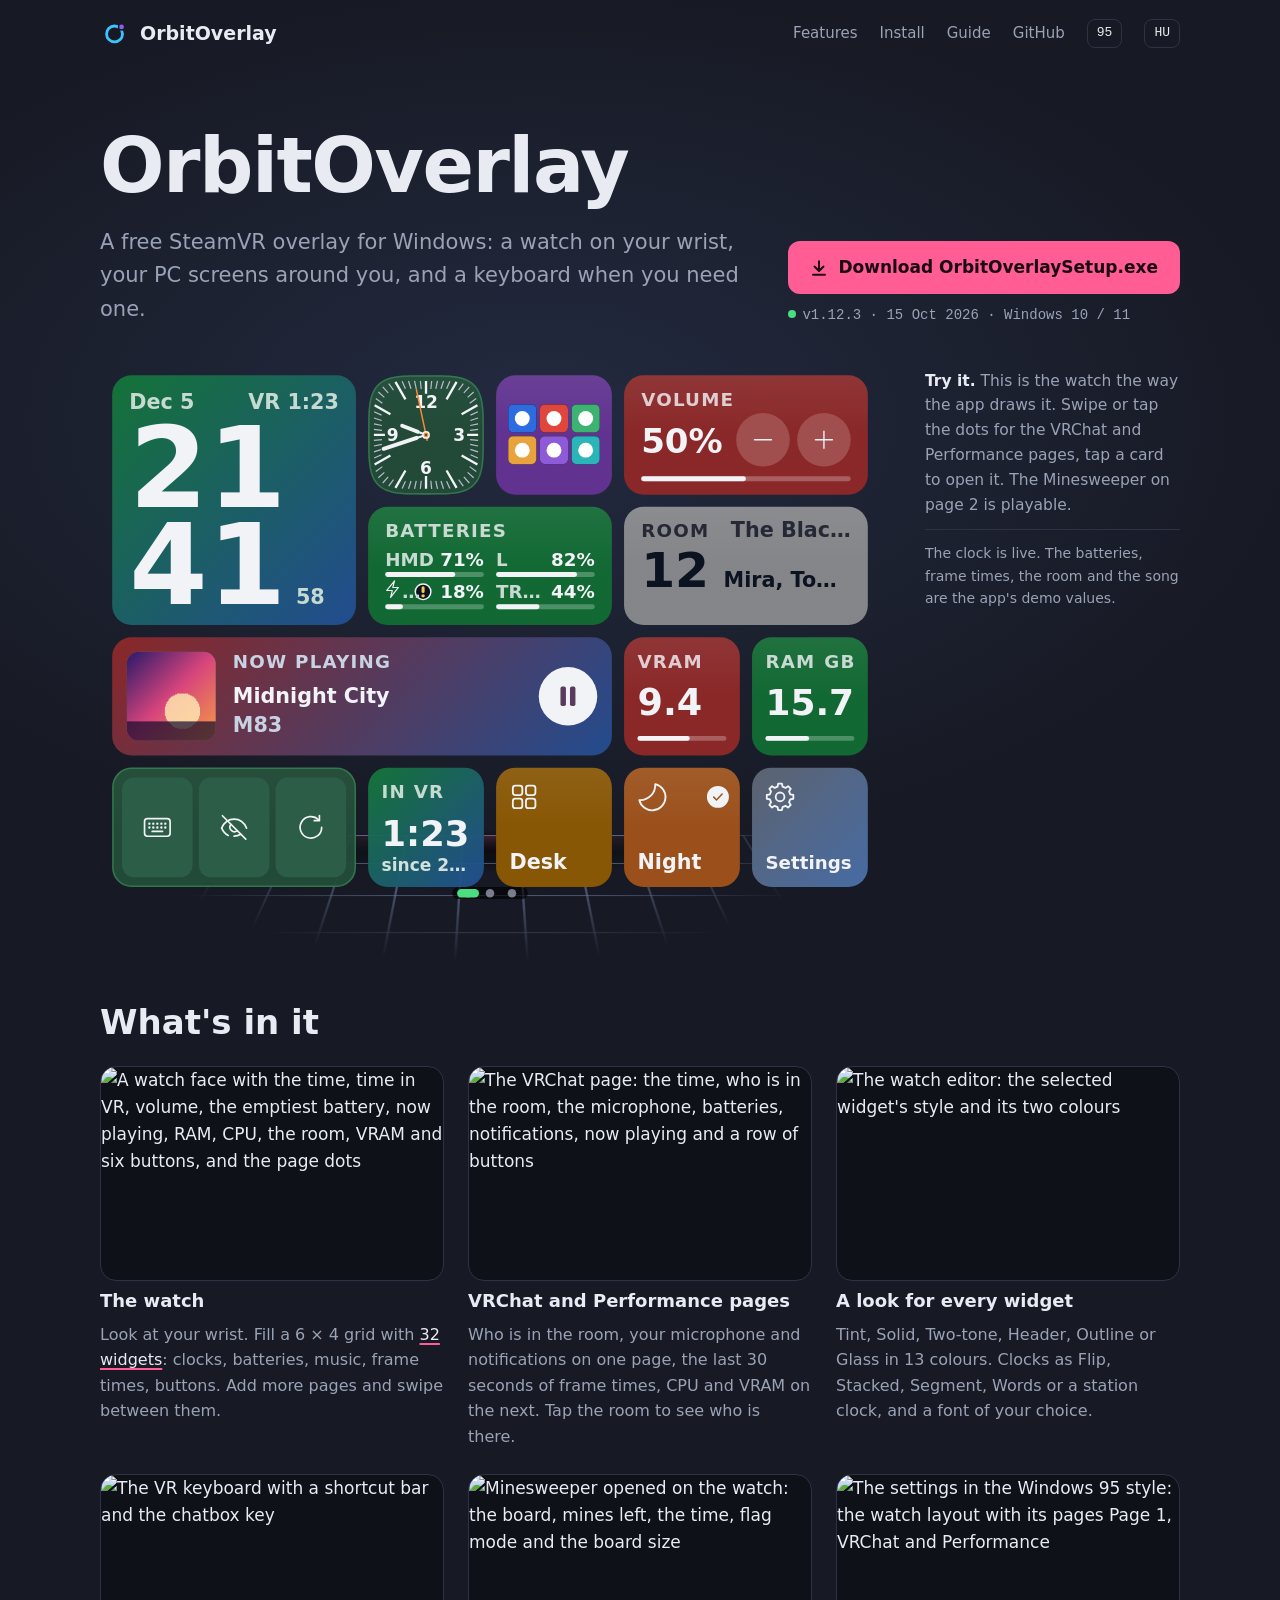
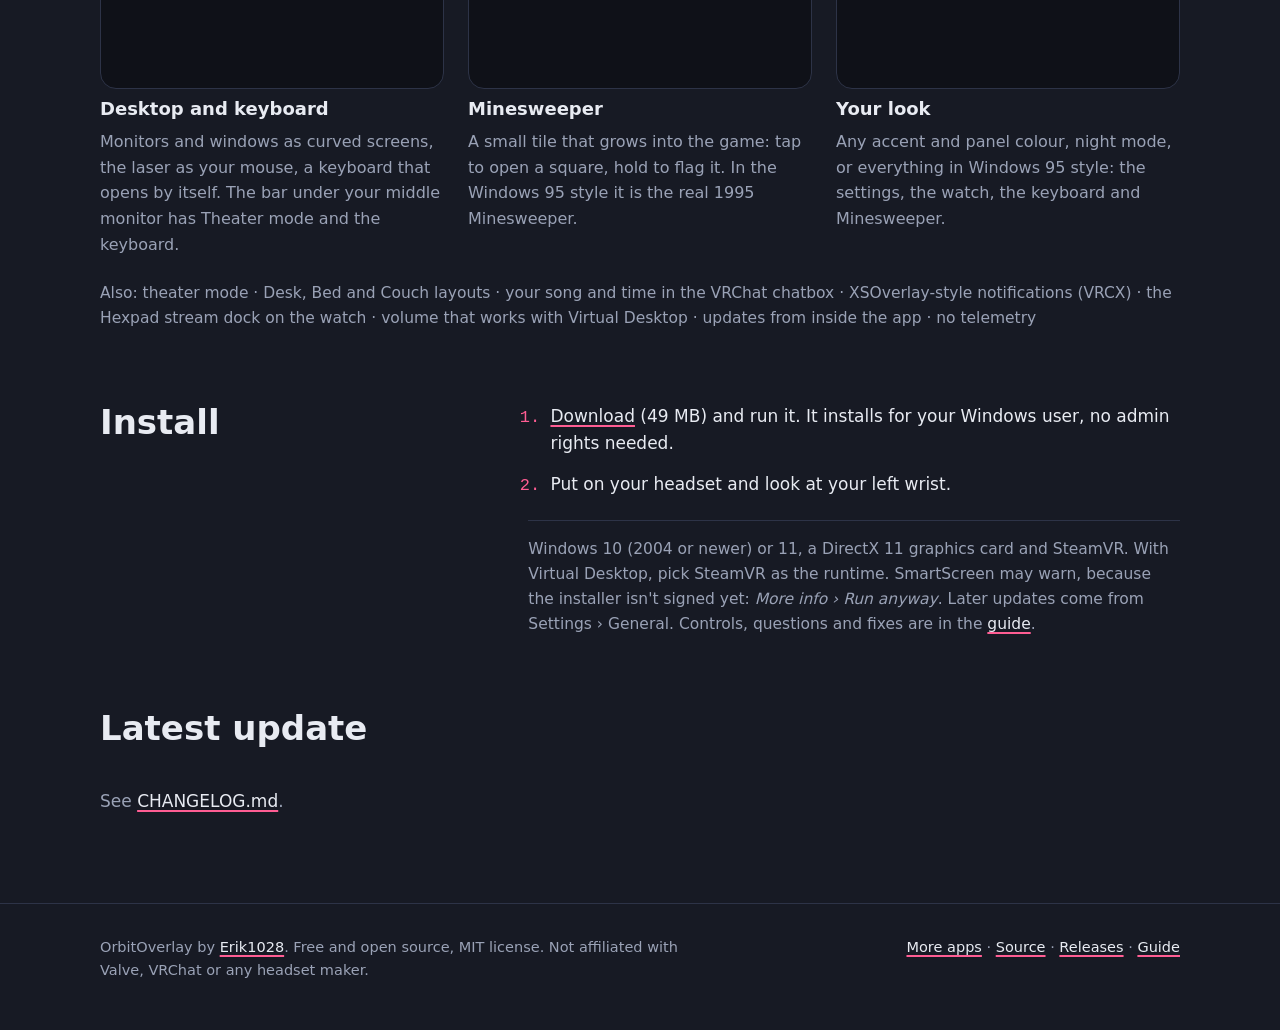
==== commit 0bbfc7e7: "Website: the version line works without GitHub's API The English and Hungarian pages carry v1.12.3 a" ====
--- a/site/index.html
+++ b/site/index.html
@@ -42,7 +42,7 @@
 </div>
 <div class="get">
 <a class="btn" href="https://github.com/Erik1028/OrbitOverlay/releases/latest/download/OrbitOverlaySetup.exe"><svg width="18" height="18" viewBox="0 0 24 24" fill="none" stroke="currentColor" stroke-width="2.6" stroke-linecap="round" stroke-linejoin="round" aria-hidden="true"><path d="M12 3v12M6 10l6 6 6-6M4 21h16"/></svg>Download OrbitOverlaySetup.exe</a>
-<span class="mono"><i class="live"></i><span id="ver">latest release</span><span id="verdate"></span> · Windows 10 / 11</span>
+<span class="mono"><i class="live"></i><span id="ver">v1.12.3</span><span id="verdate"> · 15 Oct 2026</span> · Windows&nbsp;10&nbsp;/&nbsp;11</span>
 </div>
 </section>
 
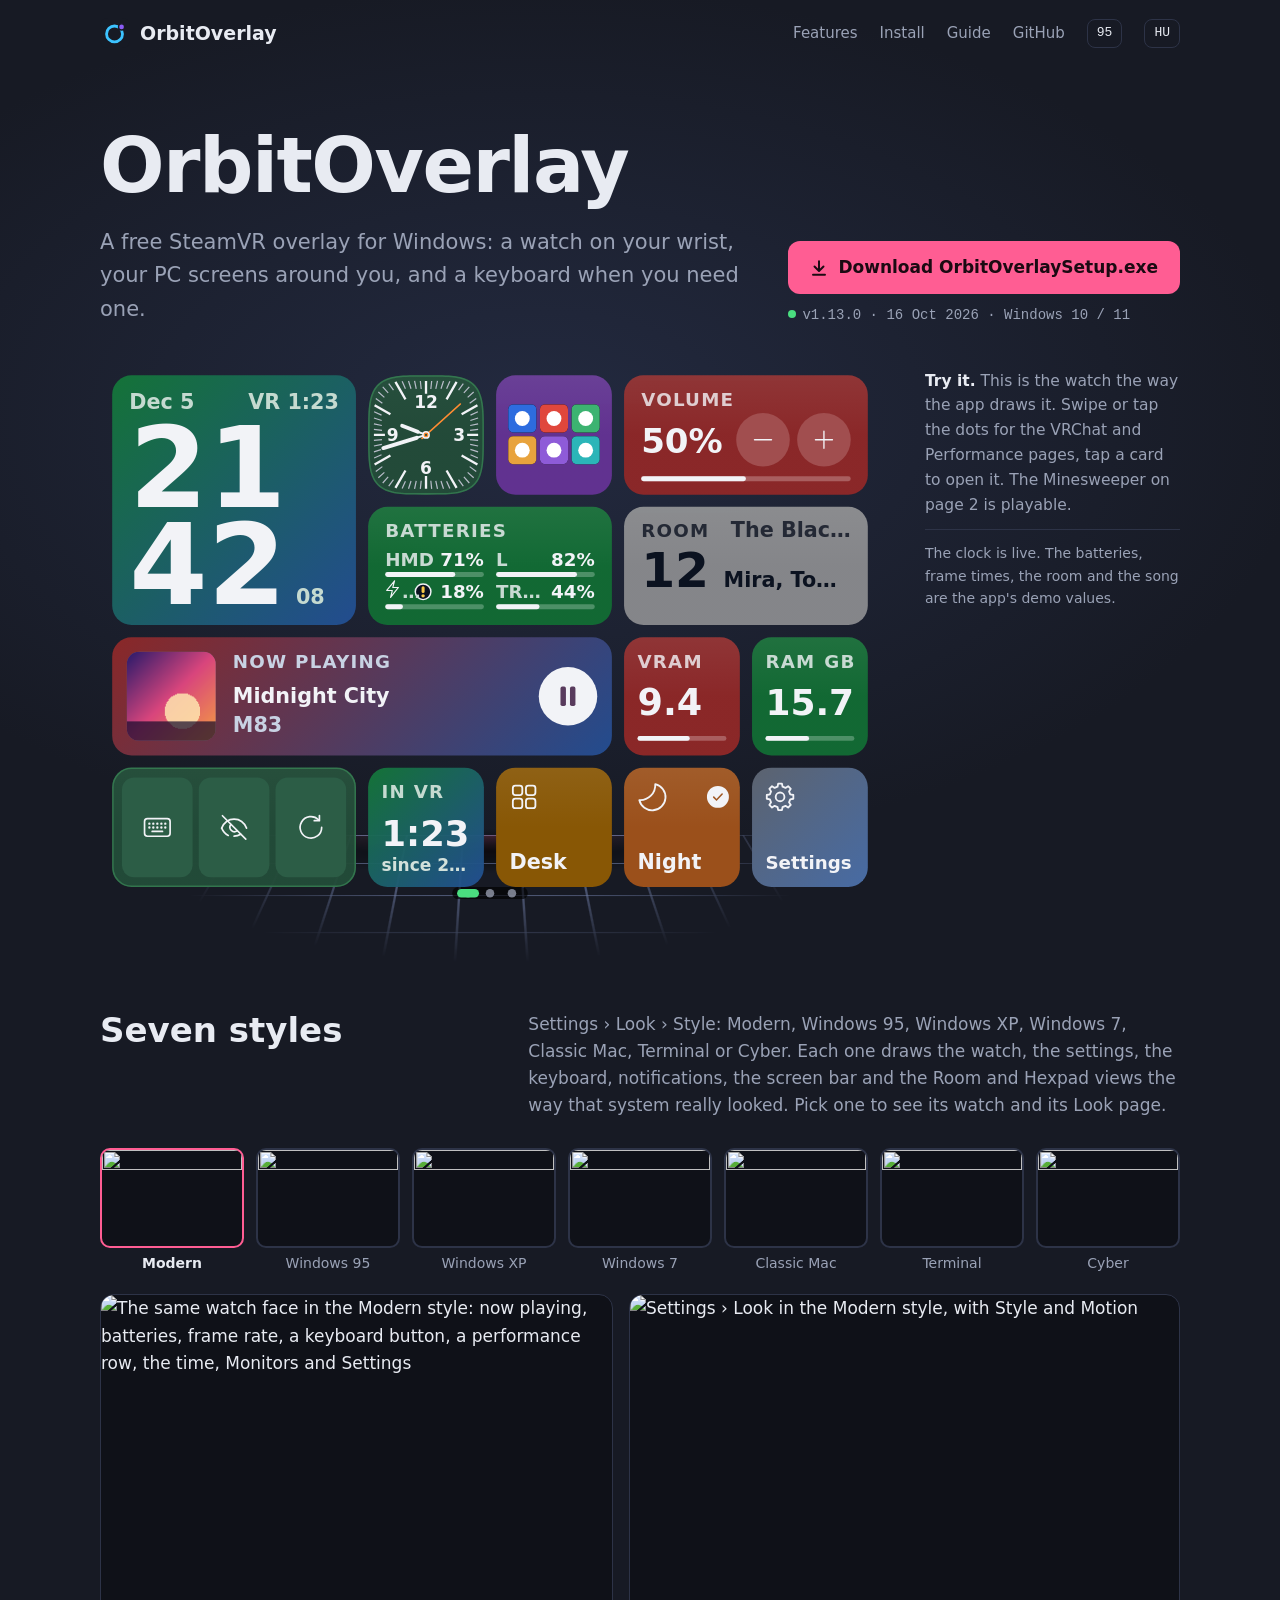
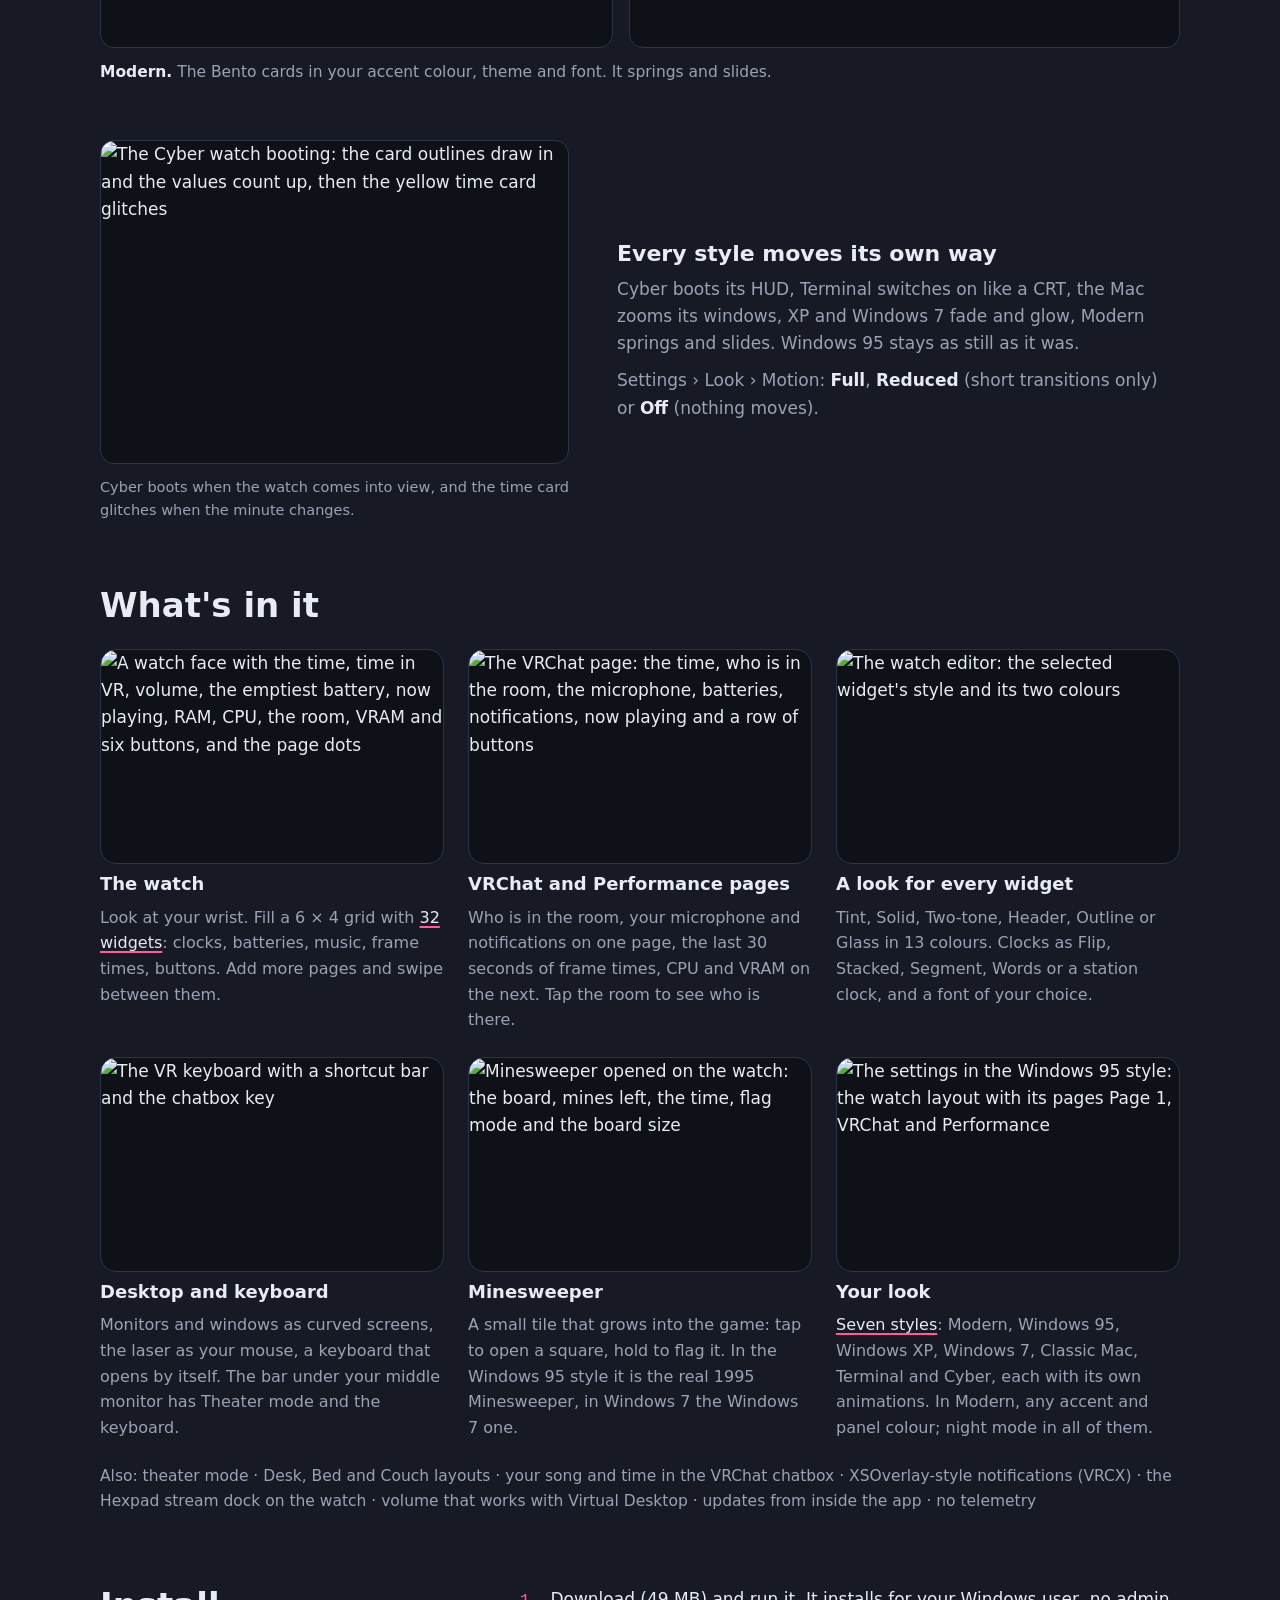
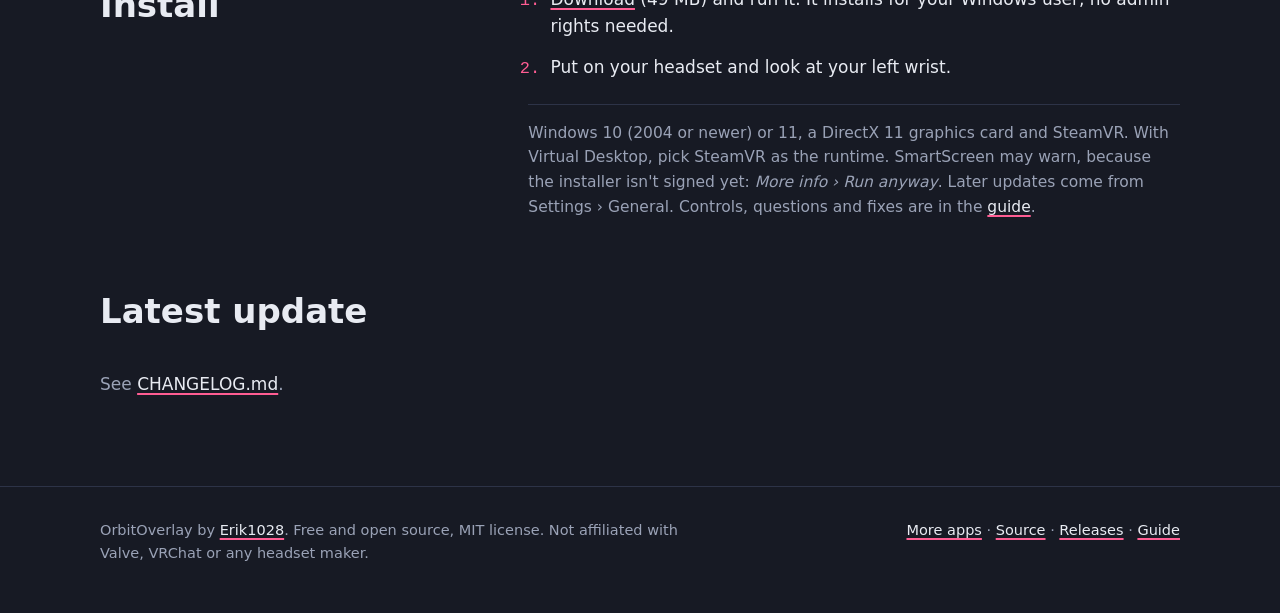
==== commit 3f41d2c4: "Website: 1.13.0 and its seven styles - Version line 1.13.0 / 16 Oct 2026 on the English and Hungaria" ====
--- a/site/index.html
+++ b/site/index.html
@@ -4,7 +4,7 @@
 <meta charset="utf-8">
 <meta name="viewport" content="width=device-width, initial-scale=1">
 <title>OrbitOverlay · SteamVR wrist watch and desktop overlay</title>
-<meta name="description" content="A free SteamVR overlay for Windows: a watch on your wrist, your PC screens around you with a laser mouse, and a VR keyboard.">
+<meta name="description" content="A free SteamVR overlay for Windows: a watch on your wrist, your PC screens around you with a laser mouse, and a VR keyboard, in seven styles from Modern to Windows 95 and a Cyber HUD.">
 <link rel="canonical" href="https://erik1028.github.io/OrbitOverlay/">
 <link rel="alternate" hreflang="en" href="https://erik1028.github.io/OrbitOverlay/">
 <link rel="alternate" hreflang="hu" href="https://erik1028.github.io/OrbitOverlay/hu/">
@@ -12,9 +12,9 @@
 <meta property="og:type" content="website">
 <meta property="og:site_name" content="Erik1028">
 <meta property="og:url" content="https://erik1028.github.io/OrbitOverlay/">
-<script type="application/ld+json">{"@context": "https://schema.org", "@type": "SoftwareApplication", "name": "OrbitOverlay", "url": "https://erik1028.github.io/OrbitOverlay/", "description": "A free SteamVR overlay for Windows: a watch on your wrist with pages of widgets you arrange and colour yourself, your monitors and windows as curved screens with a laser mouse, and a VR keyboard.", "fileSize": "49 MB", "softwareRequirements": "SteamVR; a DirectX 11 graphics card", "image": "https://erik1028.github.io/OrbitOverlay/og.png", "operatingSystem": "Windows 10 (2004 or newer), Windows 11", "applicationCategory": "UtilitiesApplication", "downloadUrl": "https://github.com/Erik1028/OrbitOverlay/releases/latest/download/OrbitOverlaySetup.exe", "isAccessibleForFree": true, "inLanguage": "en", "license": "https://opensource.org/licenses/MIT", "offers": {"@type": "Offer", "price": "0", "priceCurrency": "USD"}, "author": {"@type": "Person", "name": "Erik1028", "url": "https://github.com/Erik1028"}, "softwareHelp": {"@type": "CreativeWork", "url": "https://erik1028.github.io/OrbitOverlay/guide.html"}, "sameAs": ["https://github.com/Erik1028/OrbitOverlay"]}</script>
+<script type="application/ld+json">{"@context": "https://schema.org", "@type": "SoftwareApplication", "name": "OrbitOverlay", "url": "https://erik1028.github.io/OrbitOverlay/", "description": "A free SteamVR overlay for Windows: a watch on your wrist with pages of widgets you arrange and colour yourself, your monitors and windows as curved screens with a laser mouse, and a VR keyboard. Seven styles: Modern, Windows 95, Windows XP, Windows 7, Classic Mac, Terminal and Cyber.", "fileSize": "49 MB", "softwareRequirements": "SteamVR; a DirectX 11 graphics card", "image": "https://erik1028.github.io/OrbitOverlay/og.png", "operatingSystem": "Windows 10 (2004 or newer), Windows 11", "applicationCategory": "UtilitiesApplication", "downloadUrl": "https://github.com/Erik1028/OrbitOverlay/releases/latest/download/OrbitOverlaySetup.exe", "isAccessibleForFree": true, "inLanguage": "en", "license": "https://opensource.org/licenses/MIT", "offers": {"@type": "Offer", "price": "0", "priceCurrency": "USD"}, "author": {"@type": "Person", "name": "Erik1028", "url": "https://github.com/Erik1028"}, "softwareHelp": {"@type": "CreativeWork", "url": "https://erik1028.github.io/OrbitOverlay/guide.html"}, "sameAs": ["https://github.com/Erik1028/OrbitOverlay"]}</script>
 <meta property="og:title" content="OrbitOverlay">
-<meta property="og:description" content="A free SteamVR overlay for Windows: a watch on your wrist, your PC screens around you, and a VR keyboard.">
+<meta property="og:description" content="A free SteamVR overlay for Windows: a watch on your wrist, your PC screens around you, and a VR keyboard, in seven styles.">
 <meta property="og:image" content="https://erik1028.github.io/OrbitOverlay/og.png">
 <meta property="og:image:width" content="1200">
 <meta property="og:image:height" content="630">
@@ -42,7 +42,7 @@
 </div>
 <div class="get">
 <a class="btn" href="https://github.com/Erik1028/OrbitOverlay/releases/latest/download/OrbitOverlaySetup.exe"><svg width="18" height="18" viewBox="0 0 24 24" fill="none" stroke="currentColor" stroke-width="2.6" stroke-linecap="round" stroke-linejoin="round" aria-hidden="true"><path d="M12 3v12M6 10l6 6 6-6M4 21h16"/></svg>Download OrbitOverlaySetup.exe</a>
-<span class="mono"><i class="live"></i><span id="ver">v1.12.3</span><span id="verdate"> · 15 Oct 2026</span> · Windows&nbsp;10&nbsp;/&nbsp;11</span>
+<span class="mono"><i class="live"></i><span id="ver">v1.13.0</span><span id="verdate"> · 16 Oct 2026</span> · Windows&nbsp;10&nbsp;/&nbsp;11</span>
 </div>
 </section>
 
@@ -57,6 +57,33 @@
 <!-- a clip from the headset: put it in docs/img/demo.mp4 and add data-src="img/demo.mp4" here; until then nothing is requested -->
 <figure class="clip" id="clip" hidden><div class="shot"></div><figcaption class="cap">In the headset: the watch, a window grabbed with the laser, and the keyboard.</figcaption></figure>
 
+<!-- 1.13: the same watch in all seven Look styles; the radio buttons pick which style's watch and Look page show below (CSS only) -->
+<section class="styles" id="styles">
+<div class="styles-head" data-reveal><h2>Seven styles</h2><p>Settings › Look › Style: Modern, Windows 95, Windows XP, Windows 7, Classic Mac, Terminal or Cyber. Each one draws the watch, the settings, the keyboard, notifications, the screen bar and the Room and Hexpad views the way that system really looked. Pick one to see its watch and its Look page.</p></div>
+<div class="stylepick" data-reveal>
+<fieldset class="sp-list"><legend class="sr">Style</legend>
+<label class="sp-opt"><input type="radio" name="sp" value="modern" checked><img src="img/style-watch-modern.webp" width="640" height="440" alt=""><span>Modern</span></label>
+<label class="sp-opt"><input type="radio" name="sp" value="95"><img src="img/style-watch-95.webp" width="640" height="440" alt=""><span>Windows 95</span></label>
+<label class="sp-opt"><input type="radio" name="sp" value="xp"><img src="img/style-watch-xp.webp" width="640" height="440" alt=""><span>Windows XP</span></label>
+<label class="sp-opt"><input type="radio" name="sp" value="7"><img src="img/style-watch-7.webp" width="640" height="440" alt=""><span>Windows 7</span></label>
+<label class="sp-opt"><input type="radio" name="sp" value="mac"><img src="img/style-watch-mac.webp" width="640" height="440" alt=""><span>Classic Mac</span></label>
+<label class="sp-opt"><input type="radio" name="sp" value="terminal"><img src="img/style-watch-terminal.webp" width="640" height="440" alt=""><span>Terminal</span></label>
+<label class="sp-opt"><input type="radio" name="sp" value="cyber"><img src="img/style-watch-cyber.webp" width="640" height="440" alt=""><span>Cyber</span></label>
+</fieldset>
+<figure class="sp-view" data-st="modern"><div class="sp-pics"><img src="img/style-watch-modern.webp" width="640" height="440" alt="The same watch face in the Modern style: now playing, batteries, frame rate, a keyboard button, a performance row, the time, Monitors and Settings"><img src="img/style-look-modern.webp" width="1500" height="960" alt="Settings › Look in the Modern style, with Style and Motion" loading="lazy"></div><figcaption><b>Modern.</b> The Bento cards in your accent colour, theme and font. It springs and slides.</figcaption></figure>
+<figure class="sp-view" data-st="95"><div class="sp-pics"><img src="img/style-watch-95.webp" width="640" height="440" alt="The same watch face in the Windows 95 style: now playing, batteries, frame rate, a keyboard button, a performance row, the time, Monitors and Settings"><img src="img/style-look-95.webp" width="1500" height="960" alt="Settings › Look in the Windows 95 style, with Style and Motion" loading="lazy"></div><figcaption><b>Windows 95.</b> Property sheets in real 1995 pixels and MS Sans Serif; the clock is the Date/Time window, the music a CD Player. It stays as still as it was.</figcaption></figure>
+<figure class="sp-view" data-st="xp"><div class="sp-pics"><img src="img/style-watch-xp.webp" width="640" height="440" alt="The same watch face in the Windows XP style: now playing, batteries, frame rate, a keyboard button, a performance row, the time, Monitors and Settings"><img src="img/style-look-xp.webp" width="1500" height="960" alt="Settings › Look in the Windows XP style, with Style and Motion" loading="lazy"></div><figcaption><b>Windows XP.</b> Luna windows, Tahoma and green progress blocks; opened widgets become Date and Time Properties, Task Manager and Windows Media Player, notifications are tray balloons. It fades.</figcaption></figure>
+<figure class="sp-view" data-st="7"><div class="sp-pics"><img src="img/style-watch-7.webp" width="640" height="440" alt="The same watch face in the Windows 7 style: now playing, batteries, frame rate, a keyboard button, a performance row, the time, Monitors and Settings"><img src="img/style-look-7.webp" width="1500" height="960" alt="Settings › Look in the Windows 7 style, with Style and Motion" loading="lazy"></div><figcaption><b>Windows 7.</b> Glass windows, the Control Panel look, the On-Screen Keyboard and the Windows 7 Minesweeper. It fades and glows.</figcaption></figure>
+<figure class="sp-view" data-st="mac"><div class="sp-pics"><img src="img/style-watch-mac.webp" width="640" height="440" alt="The same watch face in the Classic Mac style: now playing, batteries, frame rate, a keyboard button, a performance row, the time, Monitors and Settings"><img src="img/style-look-mac.webp" width="1500" height="960" alt="Settings › Look in the Classic Mac style, with Style and Motion" loading="lazy"></div><figcaption><b>Classic Mac.</b> Platinum windows with Chicago and Geneva type; the room is a Finder list, the screen bar a Control Strip. Its windows zoom open.</figcaption></figure>
+<figure class="sp-view" data-st="terminal"><div class="sp-pics"><img src="img/style-watch-terminal.webp" width="640" height="440" alt="The same watch face in the Terminal style: now playing, batteries, frame rate, a keyboard button, a performance row, the time, Monitors and Settings"><img src="img/style-look-terminal.webp" width="1500" height="960" alt="Settings › Look in the Terminal style, with Style and Motion" loading="lazy"></div><figcaption><b>Terminal.</b> Green phosphor with scanlines, a BIOS-style setup screen and Unix broadcast messages. It switches on like a CRT.</figcaption></figure>
+<figure class="sp-view" data-st="cyber"><div class="sp-pics"><img src="img/style-watch-cyber.webp" width="640" height="440" alt="The same watch face in the Cyber style: now playing, batteries, frame rate, a keyboard button, a performance row, the time, Monitors and Settings"><img src="img/style-look-cyber.webp" width="1500" height="960" alt="Settings › Look in the Cyber style, with Style and Motion" loading="lazy"></div><figcaption><b>Cyber.</b> A sci-fi HUD with yellow tags, cut corners, segmented bars and a glitching time card. It boots when the watch comes into view.</figcaption></figure>
+</div>
+<div class="sp-motion" data-reveal>
+<figure class="sp-anim"><picture><source media="(prefers-reduced-motion: reduce)" srcset="img/cyber-boot-still.webp"><img src="img/cyber-boot.webp" width="640" height="440" alt="The Cyber watch booting: the card outlines draw in and the values count up, then the yellow time card glitches" loading="lazy"></picture><figcaption class="cap">Cyber boots when the watch comes into view, and the time card glitches when the minute changes.</figcaption></figure>
+<div><h3>Every style moves its own way</h3><p>Cyber boots its HUD, Terminal switches on like a CRT, the Mac zooms its windows, XP and Windows 7 fade and glow, Modern springs and slides. Windows 95 stays as still as it was.</p><p>Settings › Look › Motion: <b>Full</b>, <b>Reduced</b> (short transitions only) or <b>Off</b> (nothing moves).</p></div>
+</div>
+</section>
+
 <section class="features" id="features">
 <h2>What's in it</h2>
 <div class="cards" data-stagger="110">
@@ -64,8 +91,8 @@
 <article class="card"><div class="shot"><img src="img/watch-vrchat.png" data-95="img/watch-vrchat-95.png" width="640" height="440" alt="The VRChat page: the time, who is in the room, the microphone, batteries, notifications, now playing and a row of buttons" loading="lazy"></div><h3>VRChat and Performance pages</h3><p>Who is in the room, your microphone and notifications on one page, the last 30 seconds of frame times, CPU and VRAM on the next. Tap the room to see who is there.</p></article>
 <article class="card"><div class="shot"><img src="img/watch-styles.png" data-95="img/watch-styles-95.png" width="928" height="582" alt="The watch editor: the selected widget's style and its two colours" loading="lazy"></div><h3>A look for every widget</h3><p>Tint, Solid, Two-tone, Header, Outline or Glass in 13 colours. Clocks as Flip, Stacked, Segment, Words or a station clock, and a font of your choice.</p></article>
 <article class="card"><div class="shot"><img src="img/keyboard.png" width="1480" height="676" alt="The VR keyboard with a shortcut bar and the chatbox key" loading="lazy"></div><h3>Desktop and keyboard</h3><p>Monitors and windows as curved screens, the laser as your mouse, a keyboard that opens by itself. The bar under your middle monitor has Theater mode and the keyboard.</p></article>
-<article class="card"><div class="shot"><img src="img/minesweeper.png" data-95="img/minesweeper-95.png" width="640" height="440" alt="Minesweeper opened on the watch: the board, mines left, the time, flag mode and the board size" loading="lazy"></div><h3>Minesweeper</h3><p>A small tile that grows into the game: tap to open a square, hold to flag it. In the Windows 95 style it is the real 1995 Minesweeper.</p></article>
-<article class="card"><div class="shot"><img src="img/windows95.png" width="1500" height="960" alt="The settings in the Windows 95 style: the watch layout with its pages Page 1, VRChat and Performance" loading="lazy"></div><h3>Your look</h3><p>Any accent and panel colour, night mode, or everything in Windows 95 style: the settings, the watch, the keyboard and Minesweeper.</p></article>
+<article class="card"><div class="shot"><img src="img/minesweeper.png" data-95="img/minesweeper-95.png" width="640" height="440" alt="Minesweeper opened on the watch: the board, mines left, the time, flag mode and the board size" loading="lazy"></div><h3>Minesweeper</h3><p>A small tile that grows into the game: tap to open a square, hold to flag it. In the Windows 95 style it is the real 1995 Minesweeper, in Windows 7 the Windows 7 one.</p></article>
+<article class="card"><div class="shot"><img src="img/windows95.png" width="1500" height="960" alt="The settings in the Windows 95 style: the watch layout with its pages Page 1, VRChat and Performance" loading="lazy"></div><h3>Your look</h3><p><a href="#styles">Seven styles</a>: Modern, Windows 95, Windows XP, Windows 7, Classic Mac, Terminal and Cyber, each with its own animations. In Modern, any accent and panel colour; night mode in all of them.</p></article>
 </div>
 <p class="extras" data-reveal>Also: theater mode · Desk, Bed and Couch layouts · your song and time in the VRChat chatbox · XSOverlay-style notifications (VRCX) · the Hexpad stream dock on the watch · volume that works with Virtual Desktop · updates from inside the app · no telemetry</p>
 </section>
--- a/site/style.css
+++ b/site/style.css
@@ -126,6 +126,37 @@
 .all{margin-top:14px;font-size:15.5px}
 @media (max-width:820px){.cards{grid-template-columns:1fr}}
 
+/* seven styles (1.13): the same watch in every Look > Style. The radio buttons are the thumbnails; the picked style's
+   watch and its Look page show below them (CSS only - without :has() the Modern one stays). */
+.styles{padding-block:72px 0}
+.styles-head{display:grid;grid-template-columns:minmax(0,4fr) minmax(0,7fr);gap:14px 56px;align-items:start}
+.styles-head p{color:var(--dim)}
+@media (max-width:860px){.styles-head{grid-template-columns:1fr}}
+.sr{position:absolute;width:1px;height:1px;overflow:hidden;clip-path:inset(50%);white-space:nowrap}
+.sp-list{border:0;margin:28px 0 0;padding:0;min-width:0;display:grid;grid-template-columns:repeat(7,minmax(0,1fr));gap:12px}
+.sp-opt{position:relative;display:flex;flex-direction:column;gap:7px;cursor:pointer;font-size:14px;line-height:1.25;color:var(--dim);text-align:center}
+.sp-opt input{position:absolute;top:0;left:0;width:1px;height:1px;margin:0;opacity:0;pointer-events:none}
+.sp-opt img{width:100%;border-radius:10px;border:2px solid var(--line);background:#0f1118;transition:border-color .2s}
+.sp-opt:hover img{border-color:var(--dim)}
+.sp-opt:has(input:checked){color:var(--text);font-weight:600}
+.sp-opt:has(input:checked) img{border-color:var(--accent)}
+.sp-opt:has(input:focus-visible) img{outline:2px solid var(--accent);outline-offset:3px}
+@media (max-width:700px){.sp-list{grid-template-columns:repeat(4,minmax(0,1fr));gap:12px 10px}.sp-opt{font-size:13px}}
+.sp-view{display:none;margin:22px 0 0}
+.styles:has(input[value="modern"]:checked) .sp-view[data-st="modern"],.styles:has(input[value="95"]:checked) .sp-view[data-st="95"],.styles:has(input[value="xp"]:checked) .sp-view[data-st="xp"],.styles:has(input[value="7"]:checked) .sp-view[data-st="7"],.styles:has(input[value="mac"]:checked) .sp-view[data-st="mac"],.styles:has(input[value="terminal"]:checked) .sp-view[data-st="terminal"],.styles:has(input[value="cyber"]:checked) .sp-view[data-st="cyber"]{display:block}
+@supports not selector(:has(*)){.sp-view[data-st="modern"]{display:block}}
+.sp-pics{display:grid;grid-template-columns:minmax(0,1.4545fr) minmax(0,1.5625fr);gap:16px;align-items:start}
+.sp-pics img,.sp-anim img{width:100%;border-radius:14px;border:1px solid var(--line);background:#0f1118}
+.sp-view figcaption{margin-top:12px;color:var(--dim);font-size:15.5px;max-width:56em}
+.sp-view figcaption b,.sp-motion p b{color:var(--text)}
+@media (max-width:760px){.sp-pics{grid-template-columns:1fr}}
+.sp-motion{margin-top:56px;display:grid;grid-template-columns:minmax(0,5fr) minmax(0,6fr);gap:20px 48px;align-items:center}
+.sp-anim{margin:0}
+.sp-motion h3{font-size:22px}
+.sp-motion p{color:var(--dim);margin-top:10px}
+@media (max-width:860px){.sp-motion{grid-template-columns:1fr}}
+@media (prefers-reduced-motion:reduce){.sp-opt img{transition:none}}
+
 /* install */
 .install{padding-block:72px 0;display:grid;grid-template-columns:minmax(0,4fr) minmax(0,7fr);gap:28px 56px}
 .install ol{margin:0;padding-left:1.3em;display:flex;flex-direction:column;gap:14px}
@@ -310,6 +341,18 @@
 @media (prefers-reduced-motion:reduce){.r90-marquee span{animation:none;padding-left:12px}.r90-blink{animation:none}}
 
 
+/* the seven styles in the 1990s mode: framed pictures, the picked one in yellow */
+html[data-style="95"] .styles-head{display:block}
+html[data-style="95"] .styles-head p,html[data-style="95"] .sp-view figcaption,html[data-style="95"] .sp-motion p{color:#fff}
+html[data-style="95"] .styles-head p{margin-top:12px}
+html[data-style="95"] .sp-opt{color:#fff;font-family:Arial,Helvetica,sans-serif}
+html[data-style="95"] .sp-opt img,html[data-style="95"] .sp-pics img,html[data-style="95"] .sp-anim img{border:3px ridge #c0c0c0;border-radius:0;background:#000}
+html[data-style="95"] .sp-opt:has(input:checked){color:#ff0}
+html[data-style="95"] .sp-opt:has(input:checked) img{border:3px solid #ff0}
+html[data-style="95"] .sp-view figcaption b,html[data-style="95"] .sp-motion p b{color:#ff0}
+html[data-style="95"] .sp-motion{display:block}
+html[data-style="95"] .sp-motion>div{margin-top:16px}
+
 /* the watch in the app's Windows 95 style (watch-demo.js draws it on the canvas) */
 html[data-style="95"] .wd-toast{background:#ffffe1;border:1px solid #000;border-radius:0;color:#000;font-family:"Microsoft Sans Serif","MS Sans Serif",Tahoma,Arial,sans-serif;font-size:13px;bottom:14%}
 
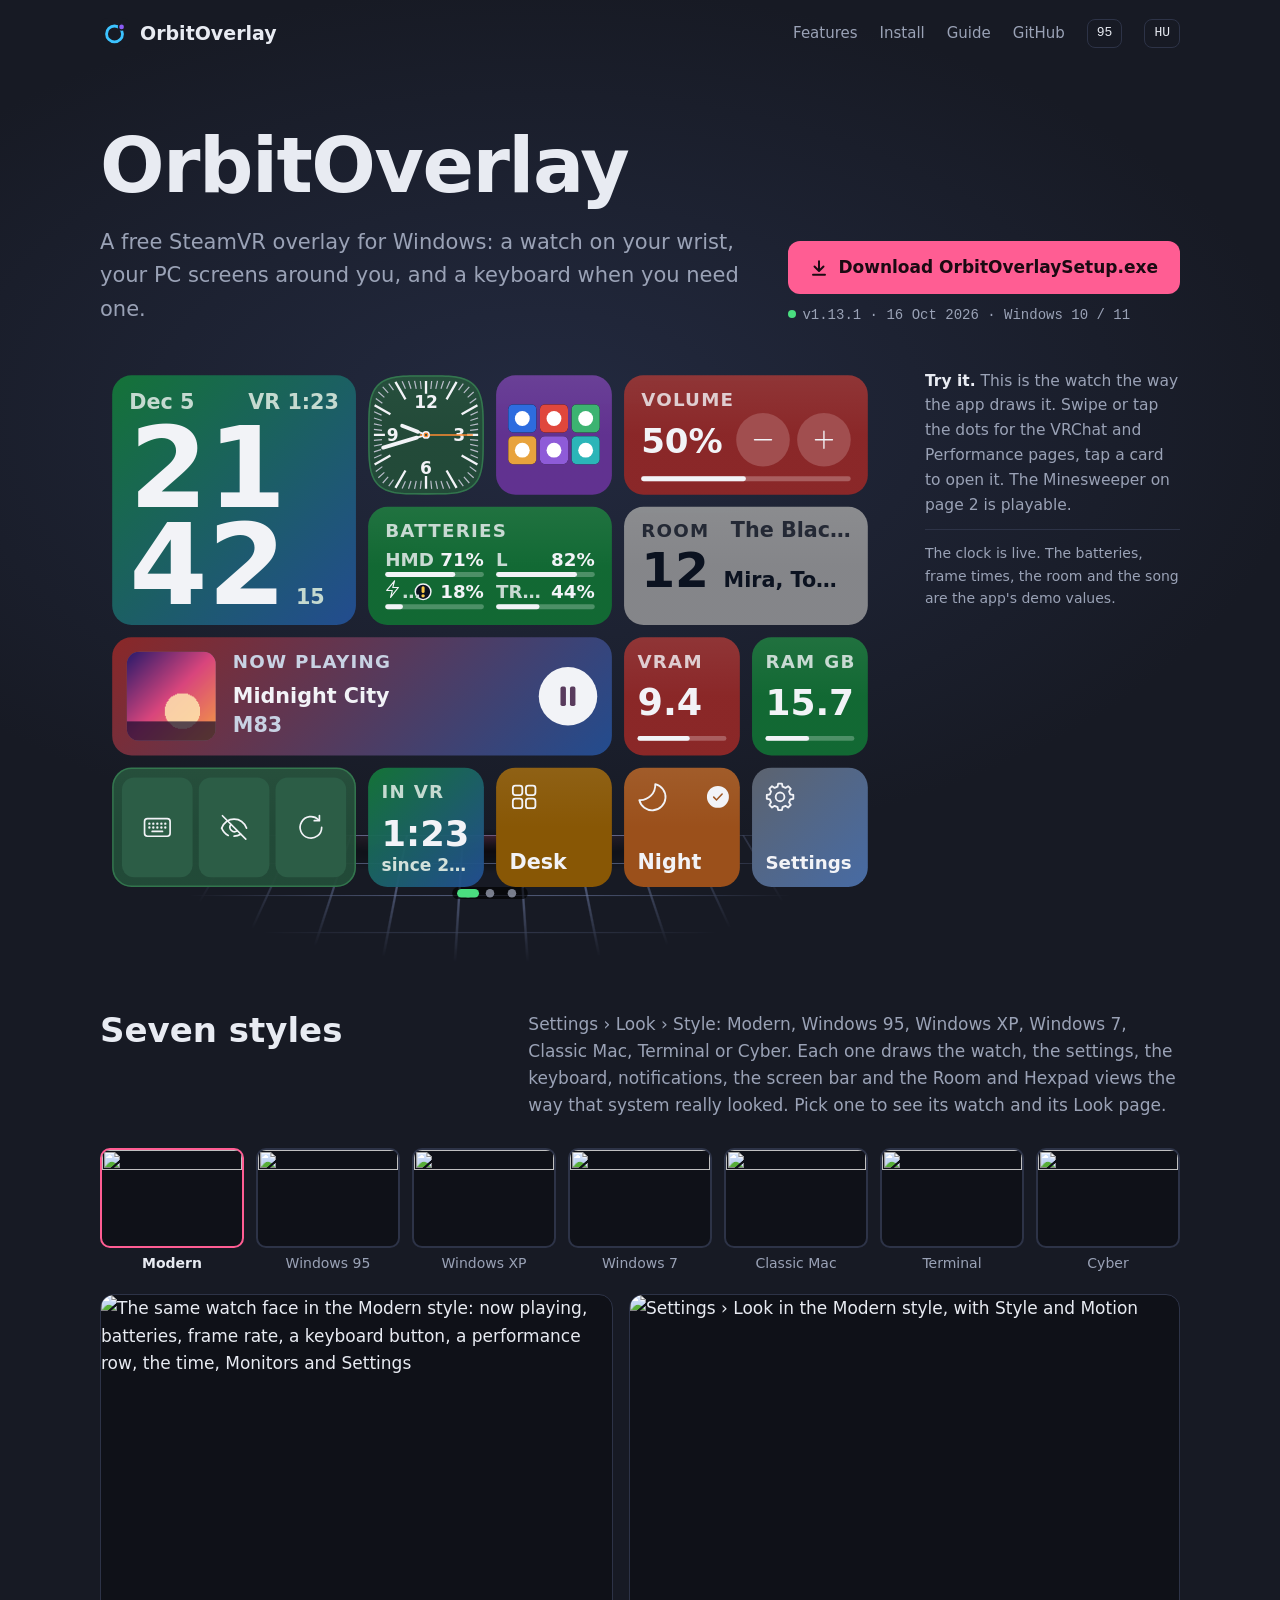
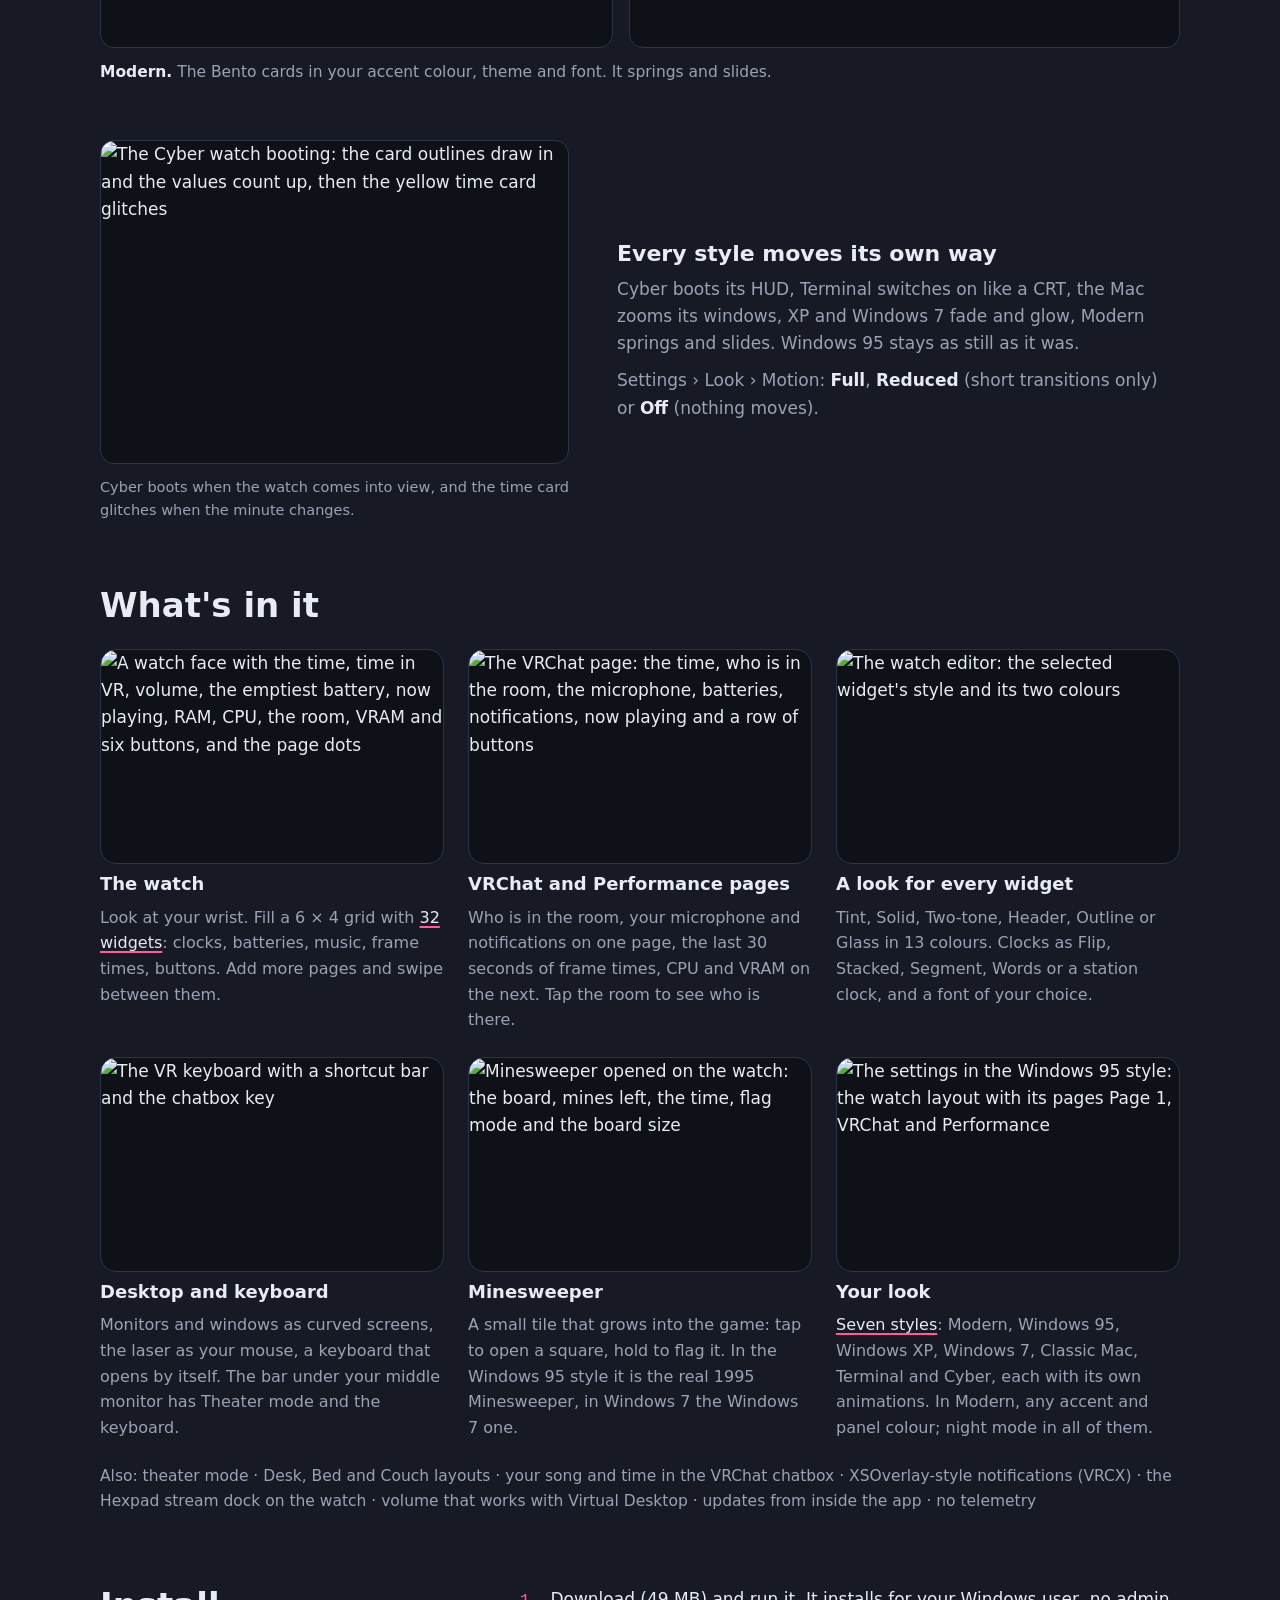
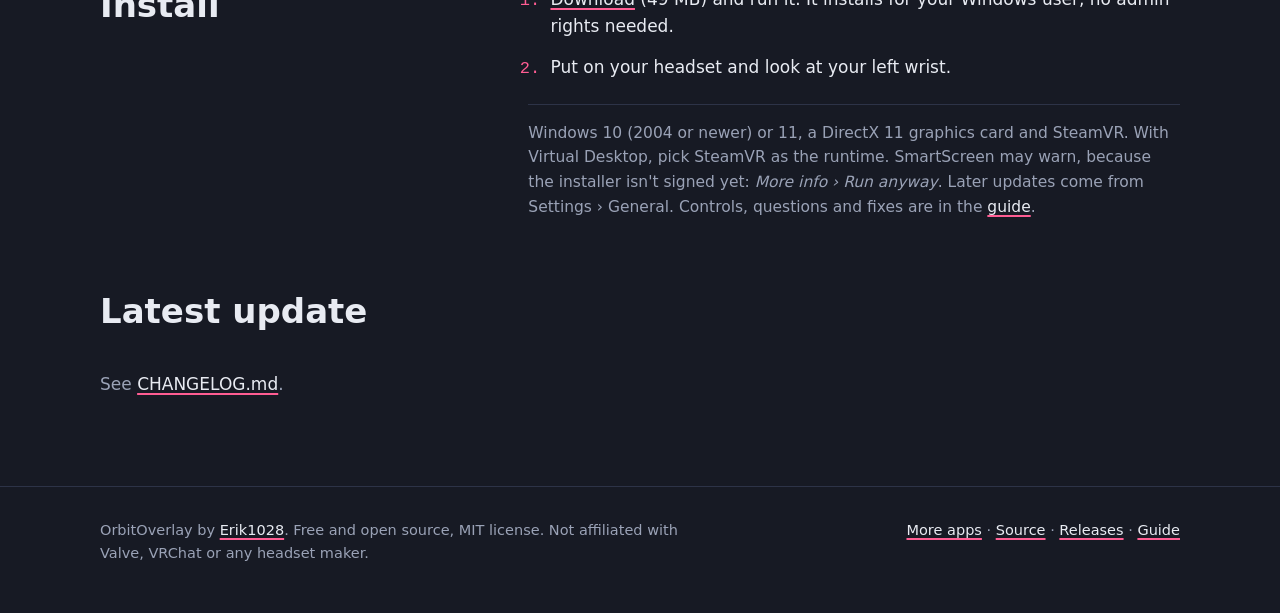
==== commit cab9c894: "Website: 1.13.1 Co-Authored-By: Claude Opus 5.5 <noreply@anthropic.com>" ====
--- a/site/index.html
+++ b/site/index.html
@@ -42,7 +42,7 @@
 </div>
 <div class="get">
 <a class="btn" href="https://github.com/Erik1028/OrbitOverlay/releases/latest/download/OrbitOverlaySetup.exe"><svg width="18" height="18" viewBox="0 0 24 24" fill="none" stroke="currentColor" stroke-width="2.6" stroke-linecap="round" stroke-linejoin="round" aria-hidden="true"><path d="M12 3v12M6 10l6 6 6-6M4 21h16"/></svg>Download OrbitOverlaySetup.exe</a>
-<span class="mono"><i class="live"></i><span id="ver">v1.13.0</span><span id="verdate"> · 16 Oct 2026</span> · Windows&nbsp;10&nbsp;/&nbsp;11</span>
+<span class="mono"><i class="live"></i><span id="ver">v1.13.1</span><span id="verdate"> · 16 Oct 2026</span> · Windows&nbsp;10&nbsp;/&nbsp;11</span>
 </div>
 </section>
 
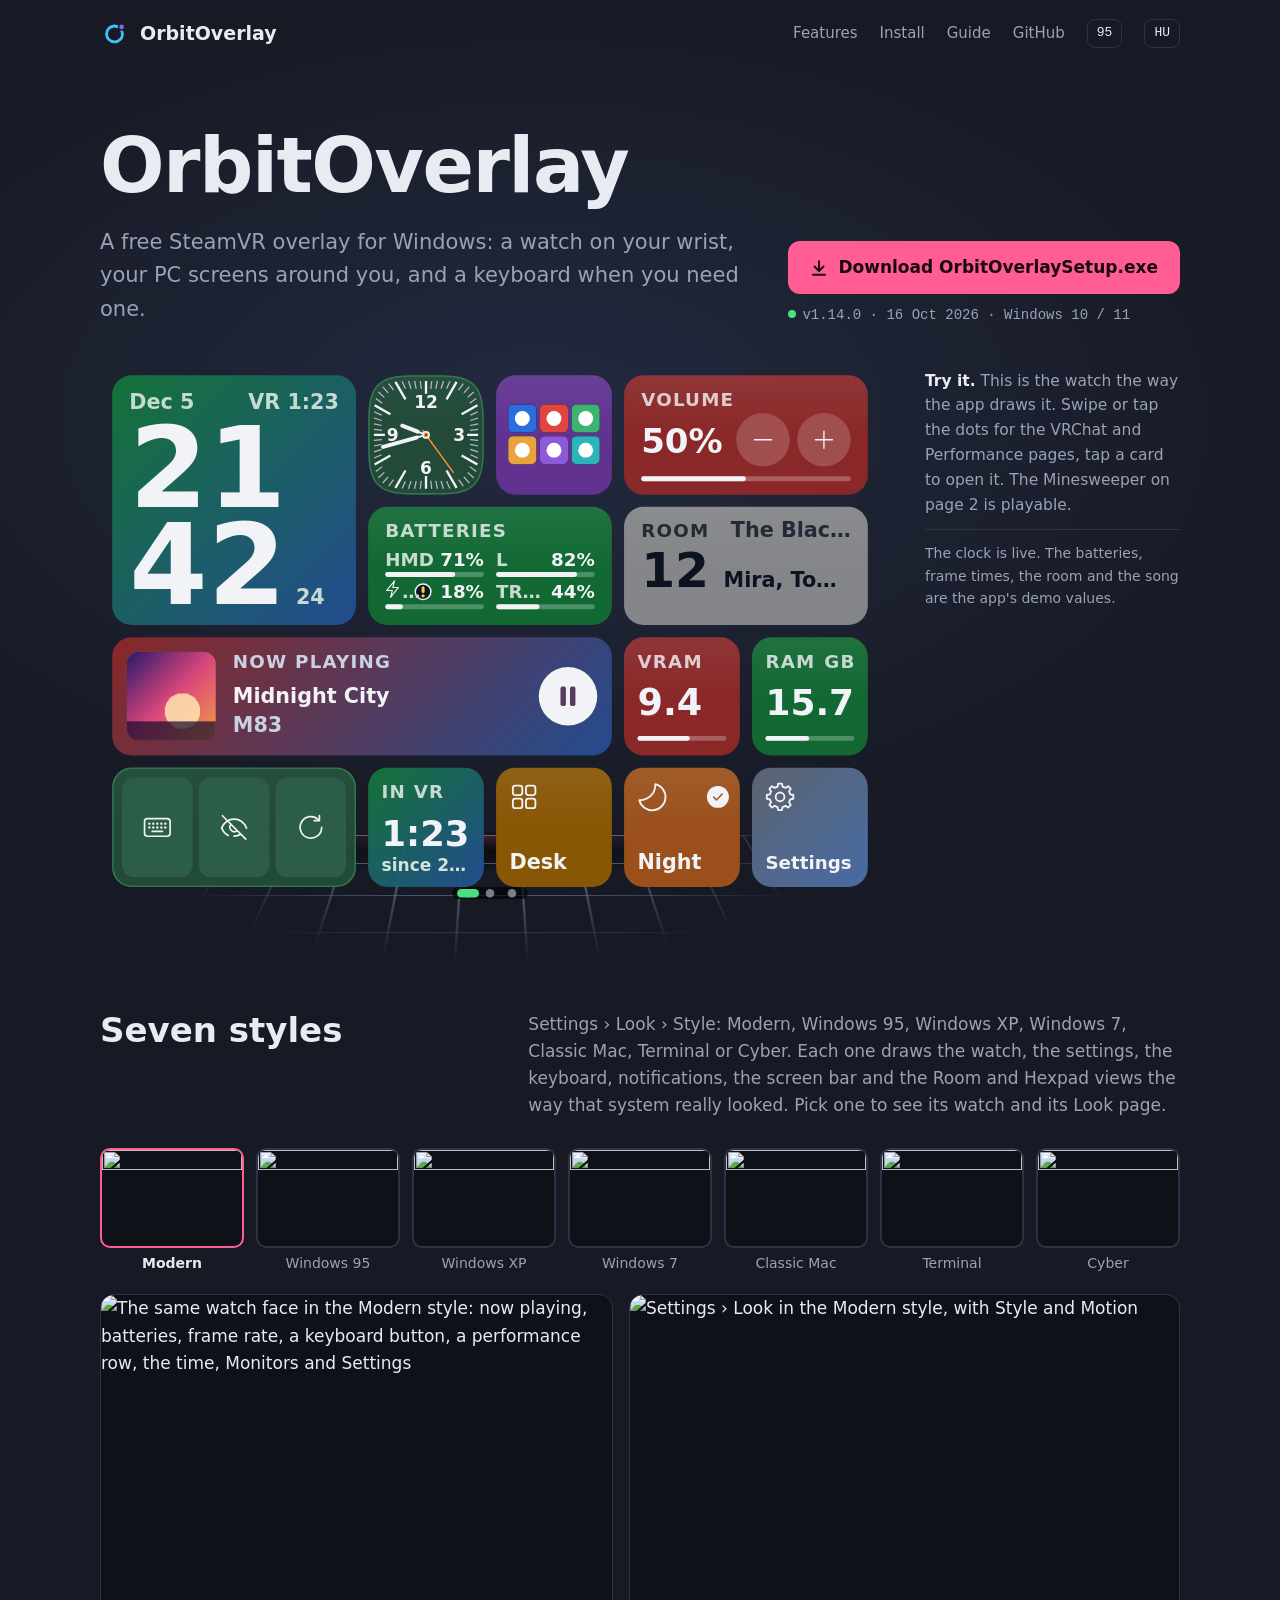
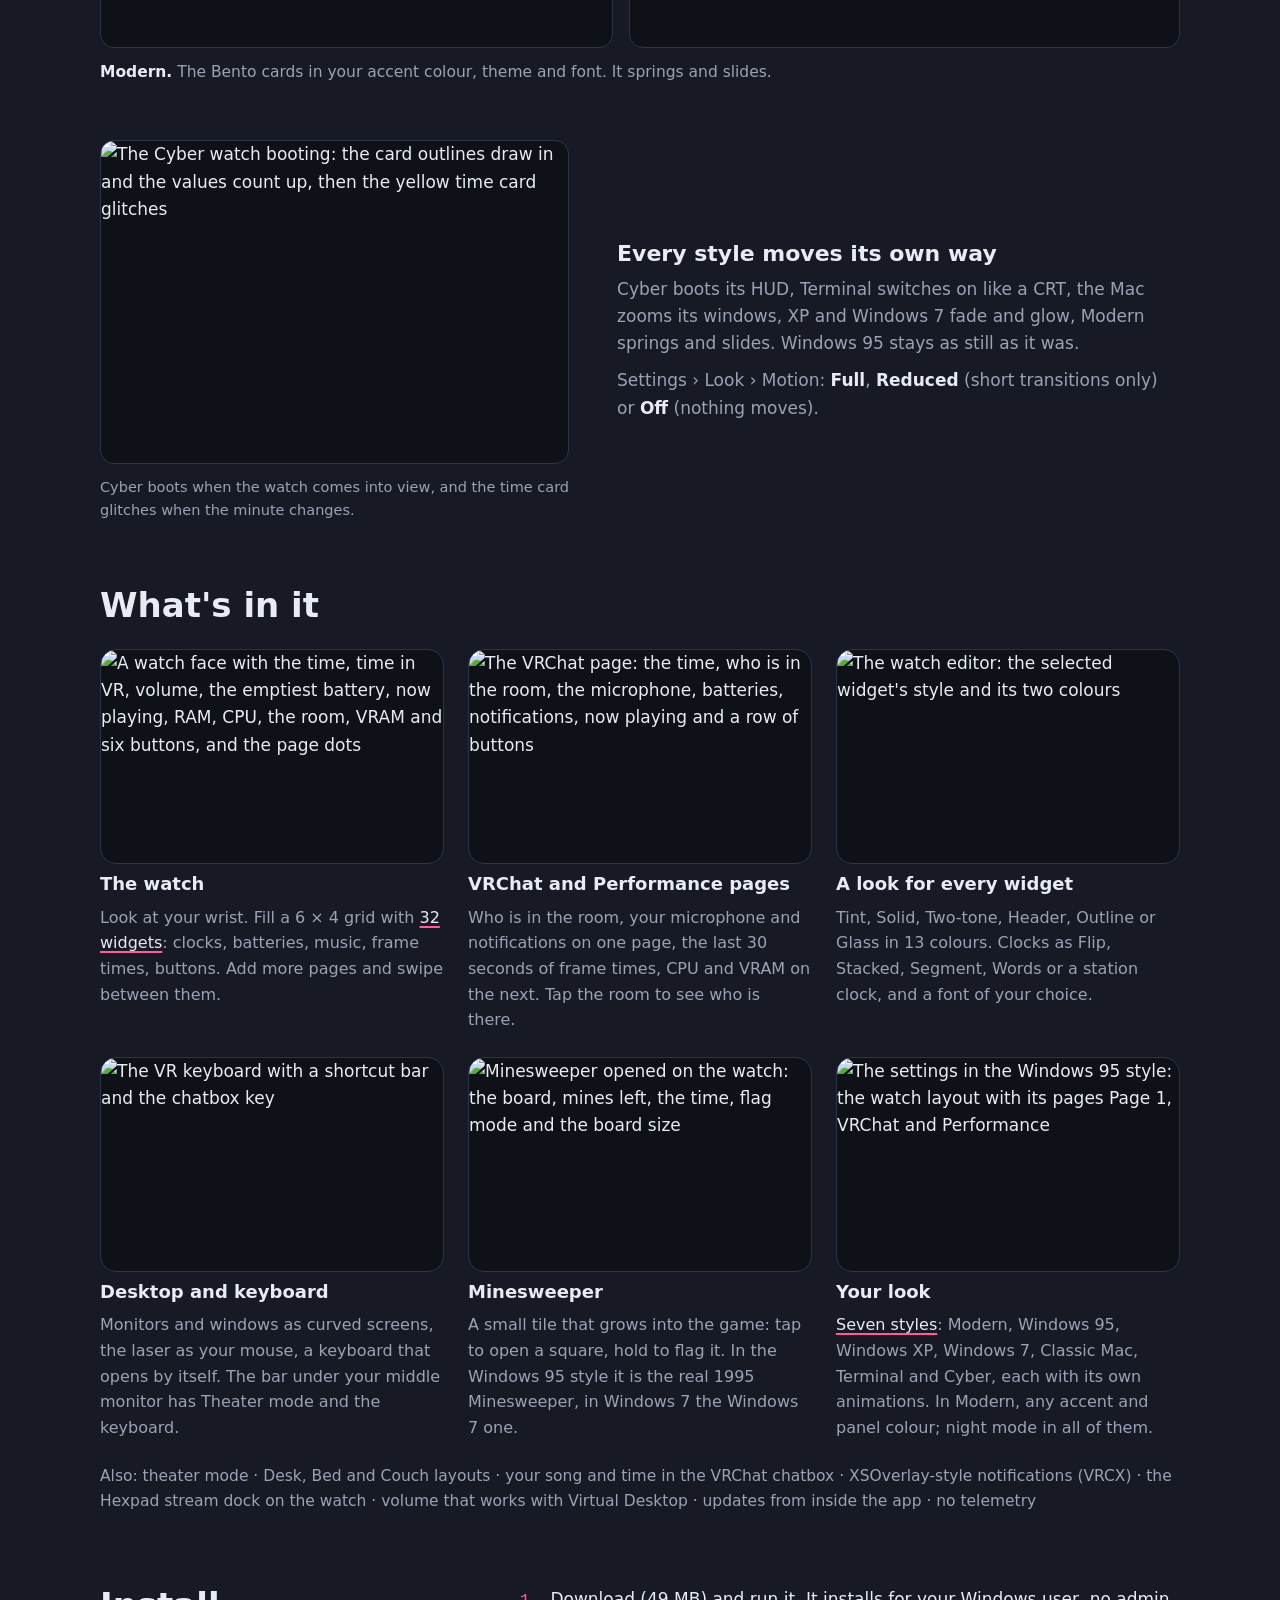
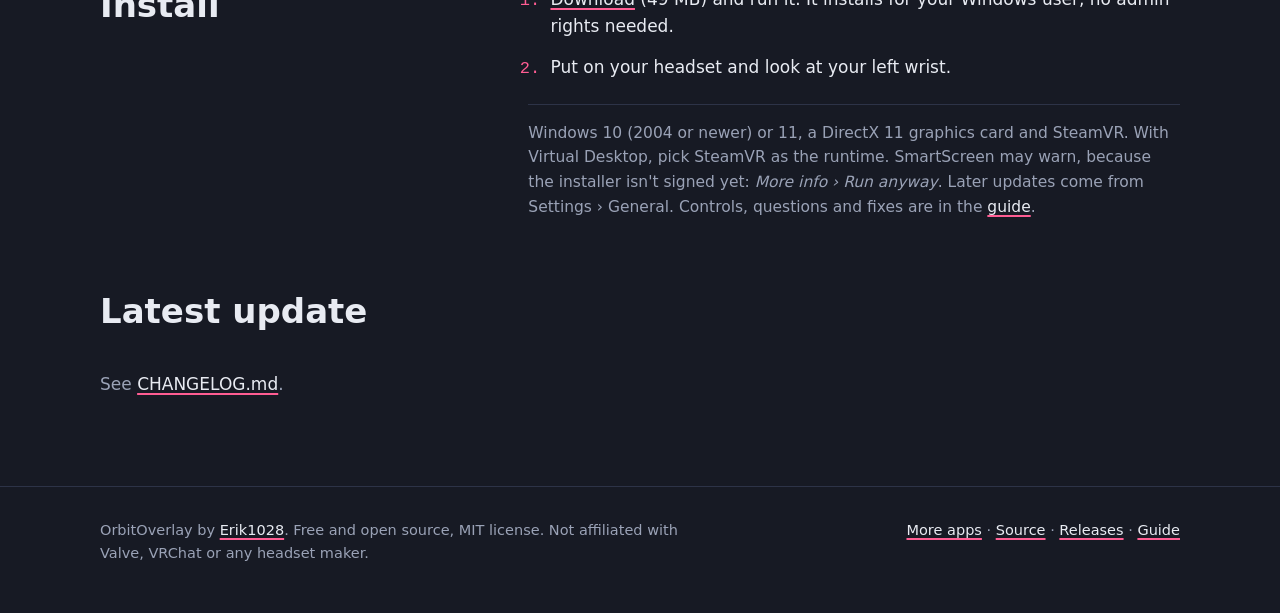
==== commit 7f965247: "Website: 1.14.0 Co-Authored-By: Claude Opus 5.5 <noreply@anthropic.com>" ====
--- a/site/index.html
+++ b/site/index.html
@@ -42,7 +42,7 @@
 </div>
 <div class="get">
 <a class="btn" href="https://github.com/Erik1028/OrbitOverlay/releases/latest/download/OrbitOverlaySetup.exe"><svg width="18" height="18" viewBox="0 0 24 24" fill="none" stroke="currentColor" stroke-width="2.6" stroke-linecap="round" stroke-linejoin="round" aria-hidden="true"><path d="M12 3v12M6 10l6 6 6-6M4 21h16"/></svg>Download OrbitOverlaySetup.exe</a>
-<span class="mono"><i class="live"></i><span id="ver">v1.13.1</span><span id="verdate"> · 16 Oct 2026</span> · Windows&nbsp;10&nbsp;/&nbsp;11</span>
+<span class="mono"><i class="live"></i><span id="ver">v1.14.0</span><span id="verdate"> · 16 Oct 2026</span> · Windows&nbsp;10&nbsp;/&nbsp;11</span>
 </div>
 </section>
 
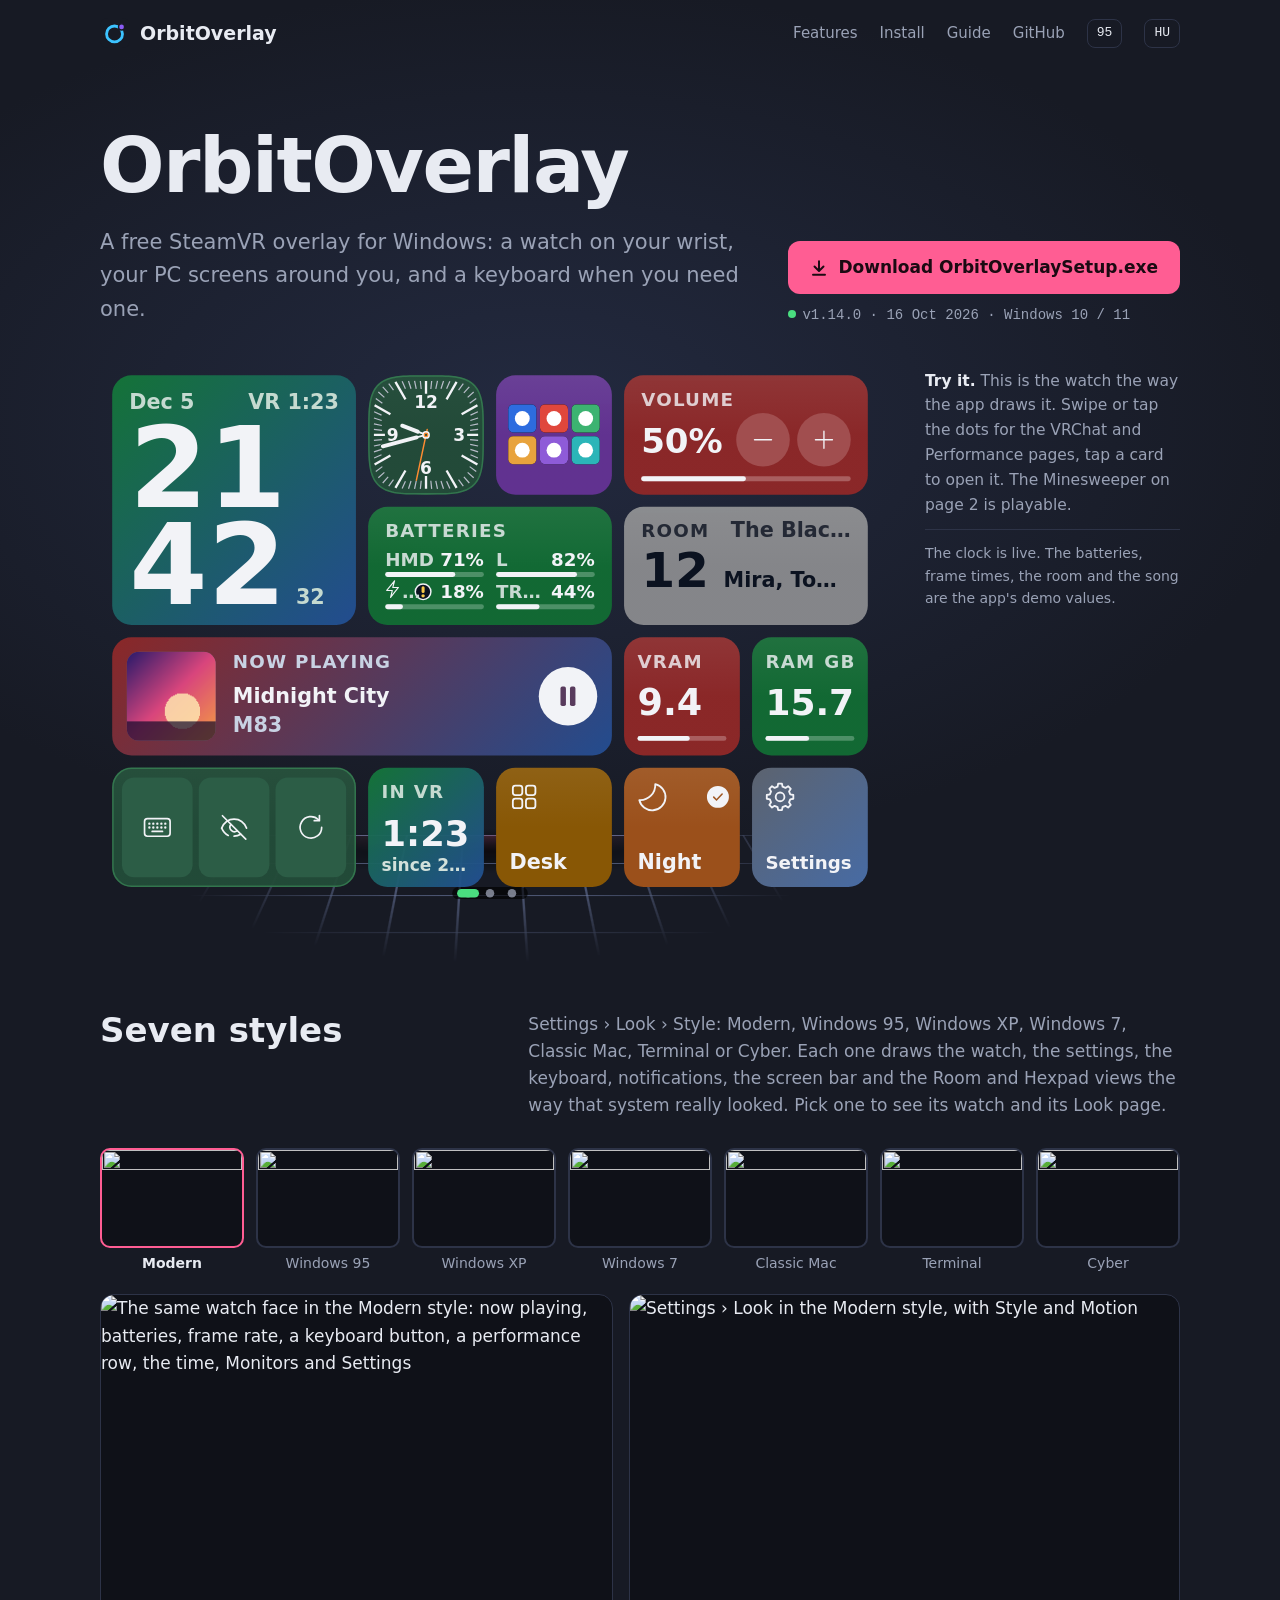
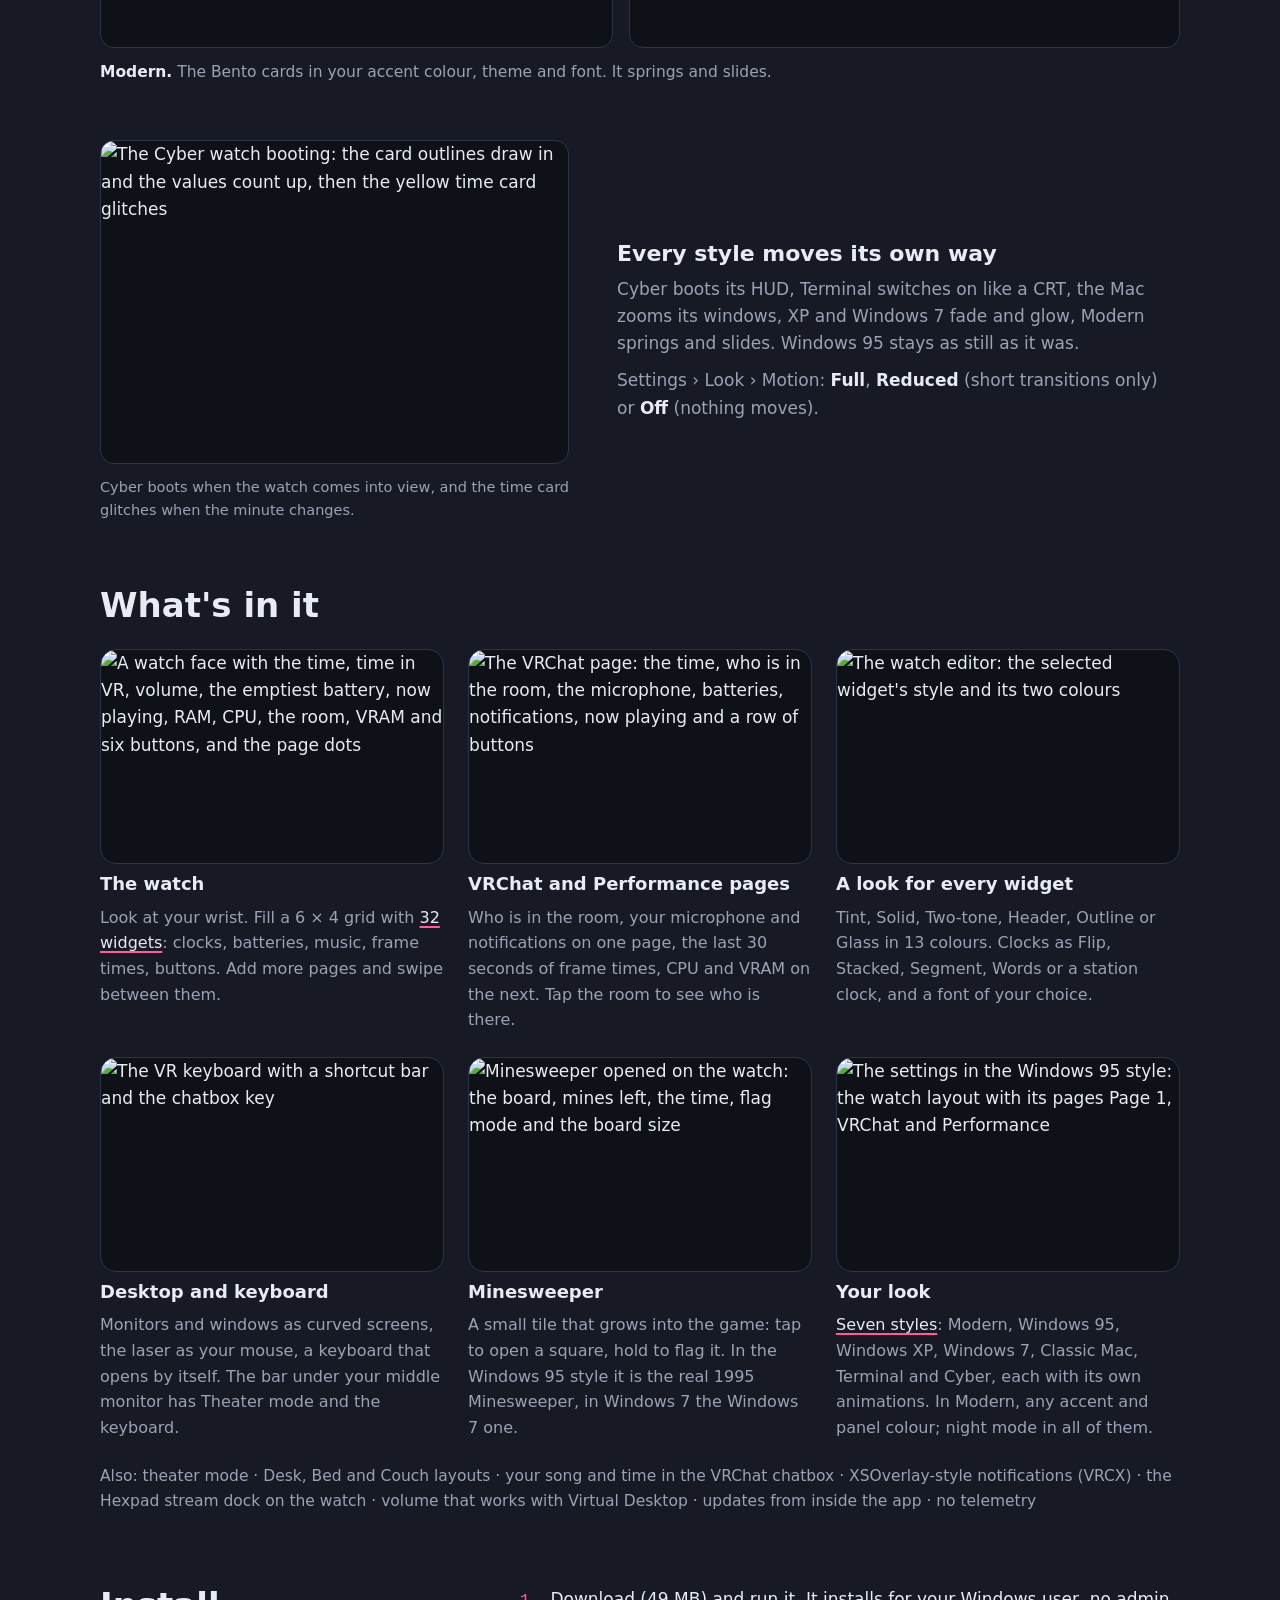
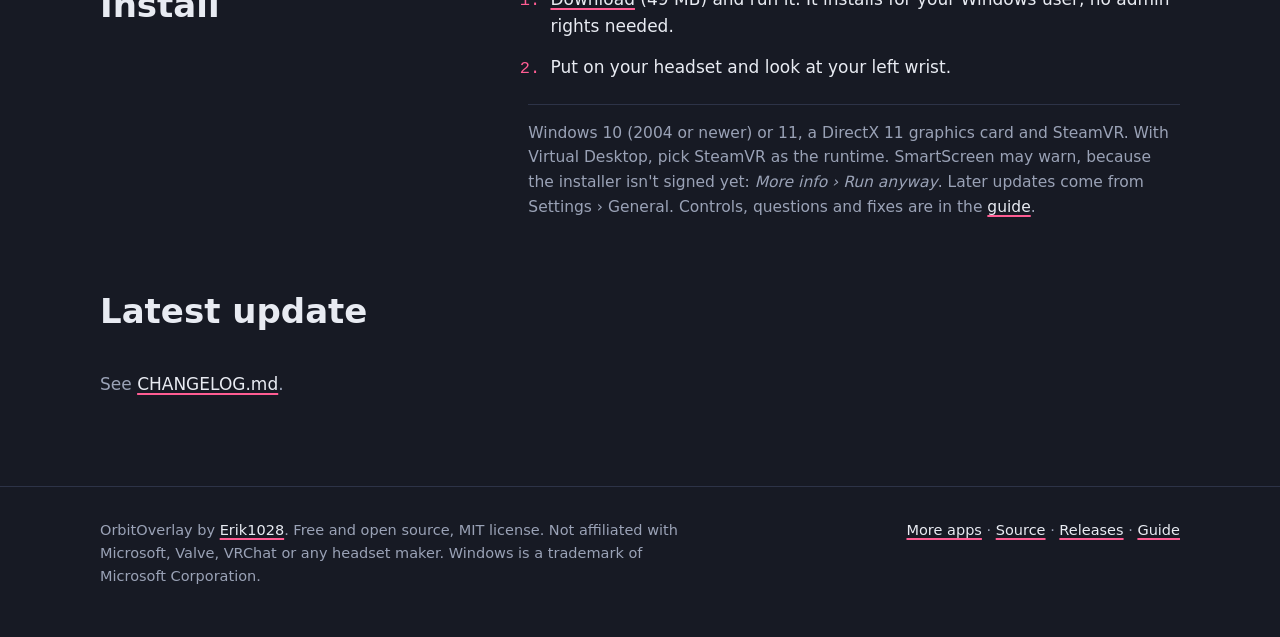
==== commit 4001c57e: "Website: trademark line in the footer (not affiliated with Microsoft; Windows is its trademark) Co-A" ====
--- a/site/index.html
+++ b/site/index.html
@@ -119,7 +119,7 @@
 
 <footer>
 <div class="wrap">
-<p>OrbitOverlay by <a href="https://github.com/Erik1028">Erik1028</a>. Free and open source, MIT license. Not affiliated with Valve, VRChat or any headset maker.</p>
+<p>OrbitOverlay by <a href="https://github.com/Erik1028">Erik1028</a>. Free and open source, MIT license. Not affiliated with Microsoft, Valve, VRChat or any headset maker. Windows is a trademark of Microsoft Corporation.</p>
 <span><a href="https://erik1028.github.io/">More apps</a> · <a href="https://github.com/Erik1028/OrbitOverlay">Source</a> · <a href="https://github.com/Erik1028/OrbitOverlay/releases">Releases</a> · <a href="guide.html">Guide</a></span>
 </div>
 </footer>
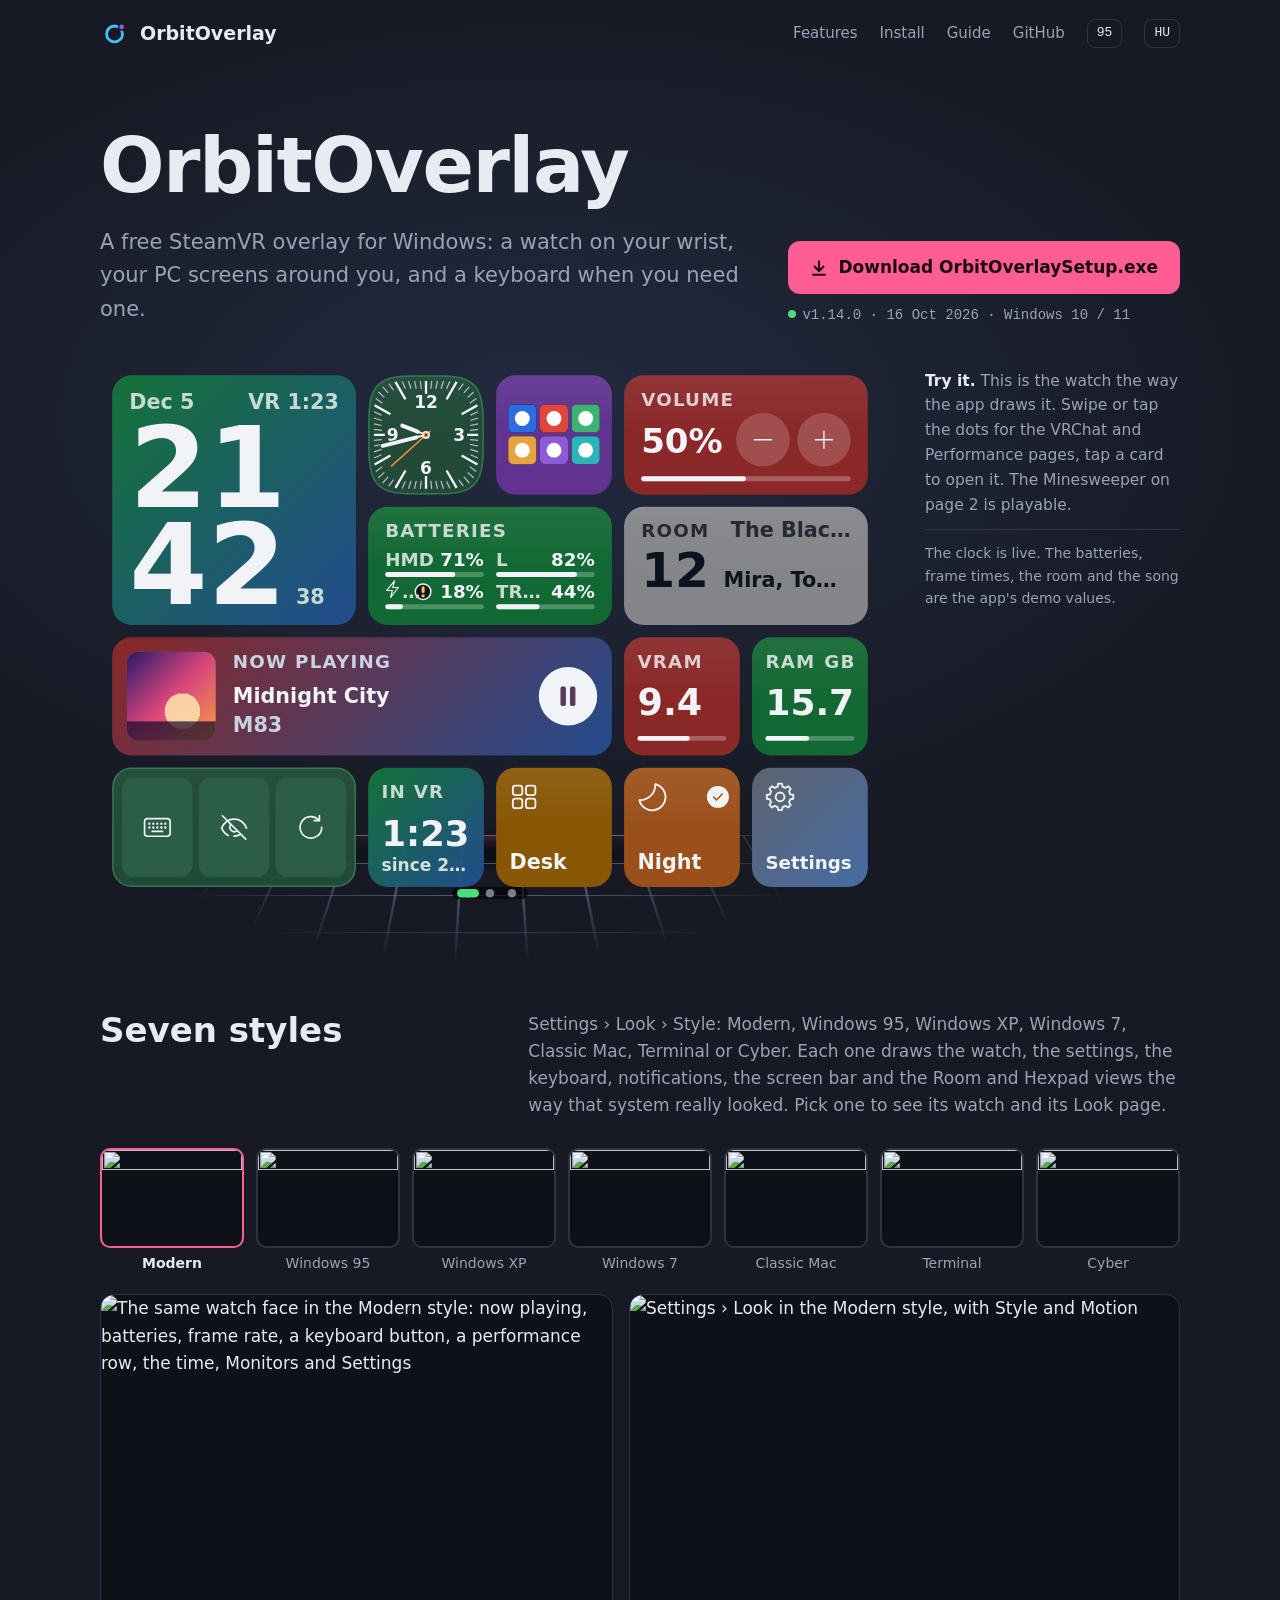
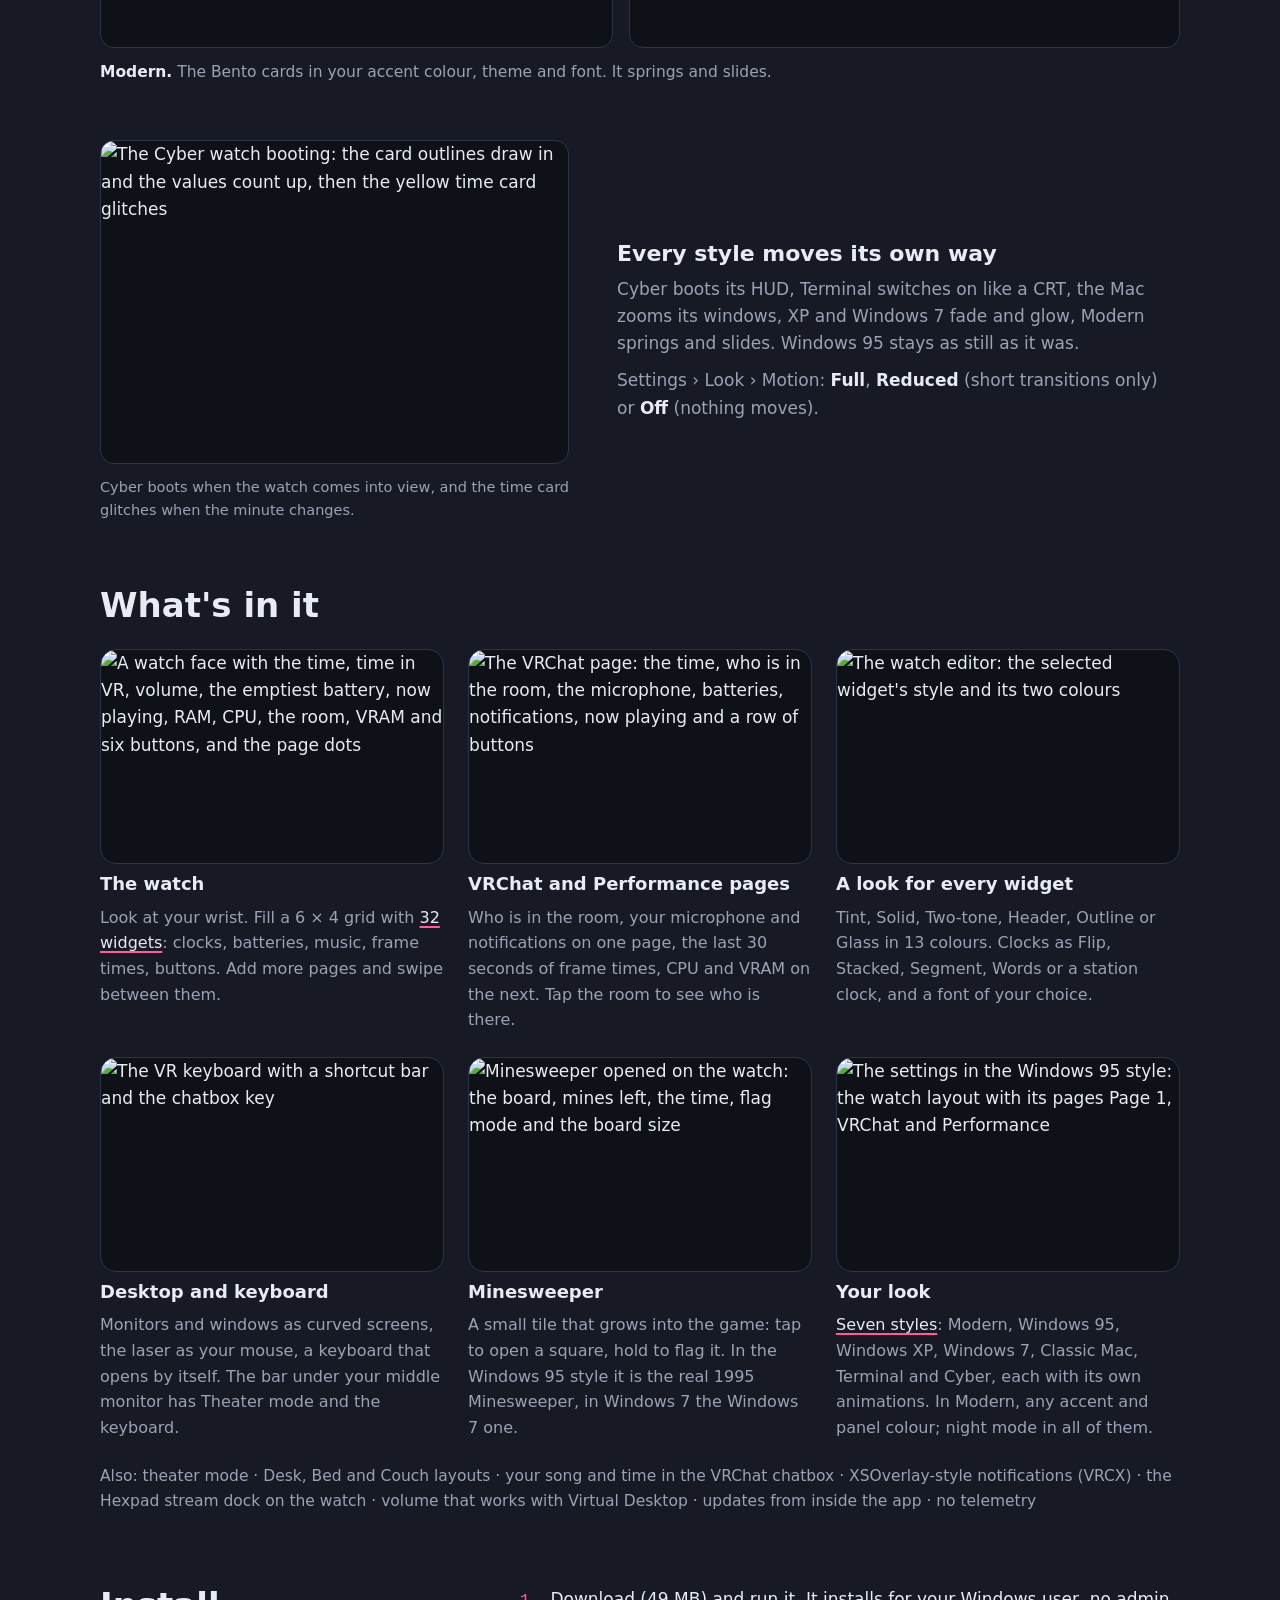
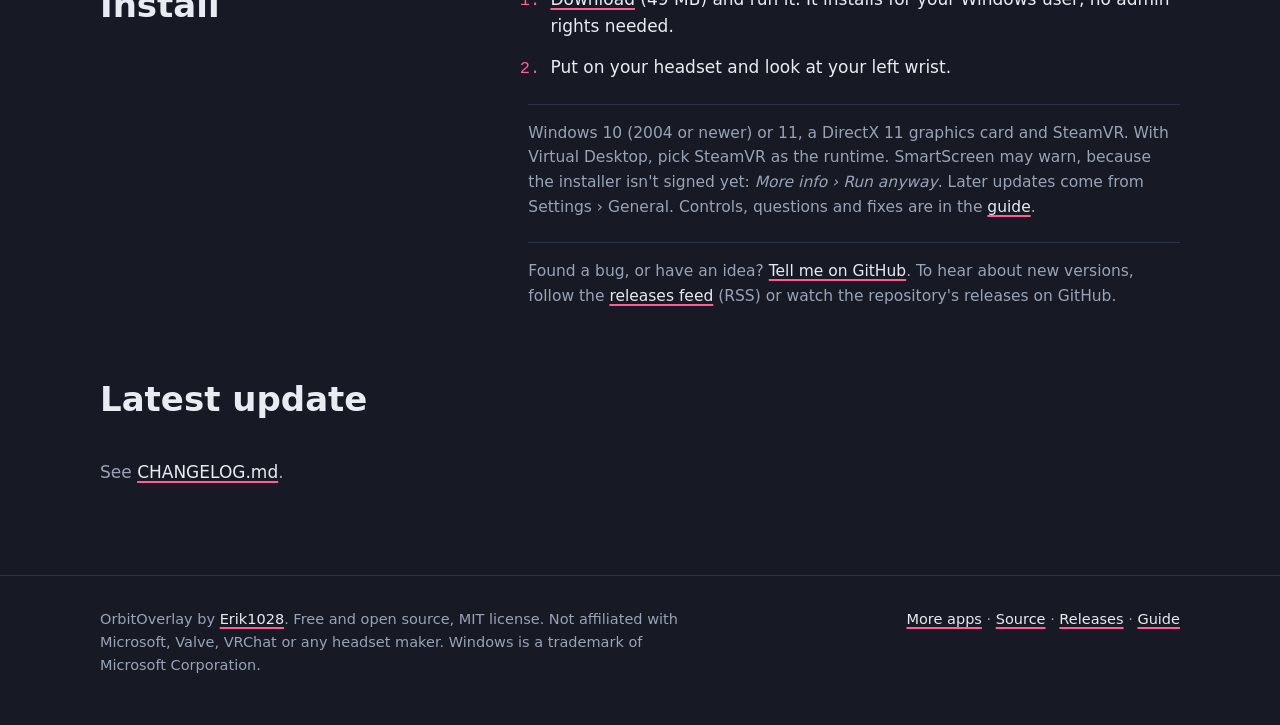
==== commit cc2e328a: "Website: send-to-PC for phone and headset visitors, bug and update links - On a phone or in a headse" ====
--- a/site/index.html
+++ b/site/index.html
@@ -107,6 +107,7 @@
 <li>Put on your headset and look at your left wrist.</li>
 </ol>
 <p class="aside">Windows 10 (2004 or newer) or 11, a DirectX 11 graphics card and SteamVR. With Virtual Desktop, pick SteamVR as the runtime. SmartScreen may warn, because the installer isn't signed yet: <i>More info › Run anyway</i>. Later updates come from Settings › General. Controls, questions and fixes are in the <a href="guide.html">guide</a>.</p>
+<p class="aside">Found a bug, or have an idea? <a href="https://github.com/Erik1028/OrbitOverlay/issues/new">Tell me on GitHub</a>. To hear about new versions, follow the <a href="https://github.com/Erik1028/OrbitOverlay/releases.atom">releases feed</a> (RSS) or watch the repository's releases on GitHub.</p>
 </div>
 </section>
 
@@ -127,6 +128,7 @@
 <script src="win95.js"></script>
 <script src="watch-demo.js"></script>
 <script src="main.js"></script>
+<script src="handoff.js"></script>
 <script src="motion.js"></script>
 </body>
 </html>
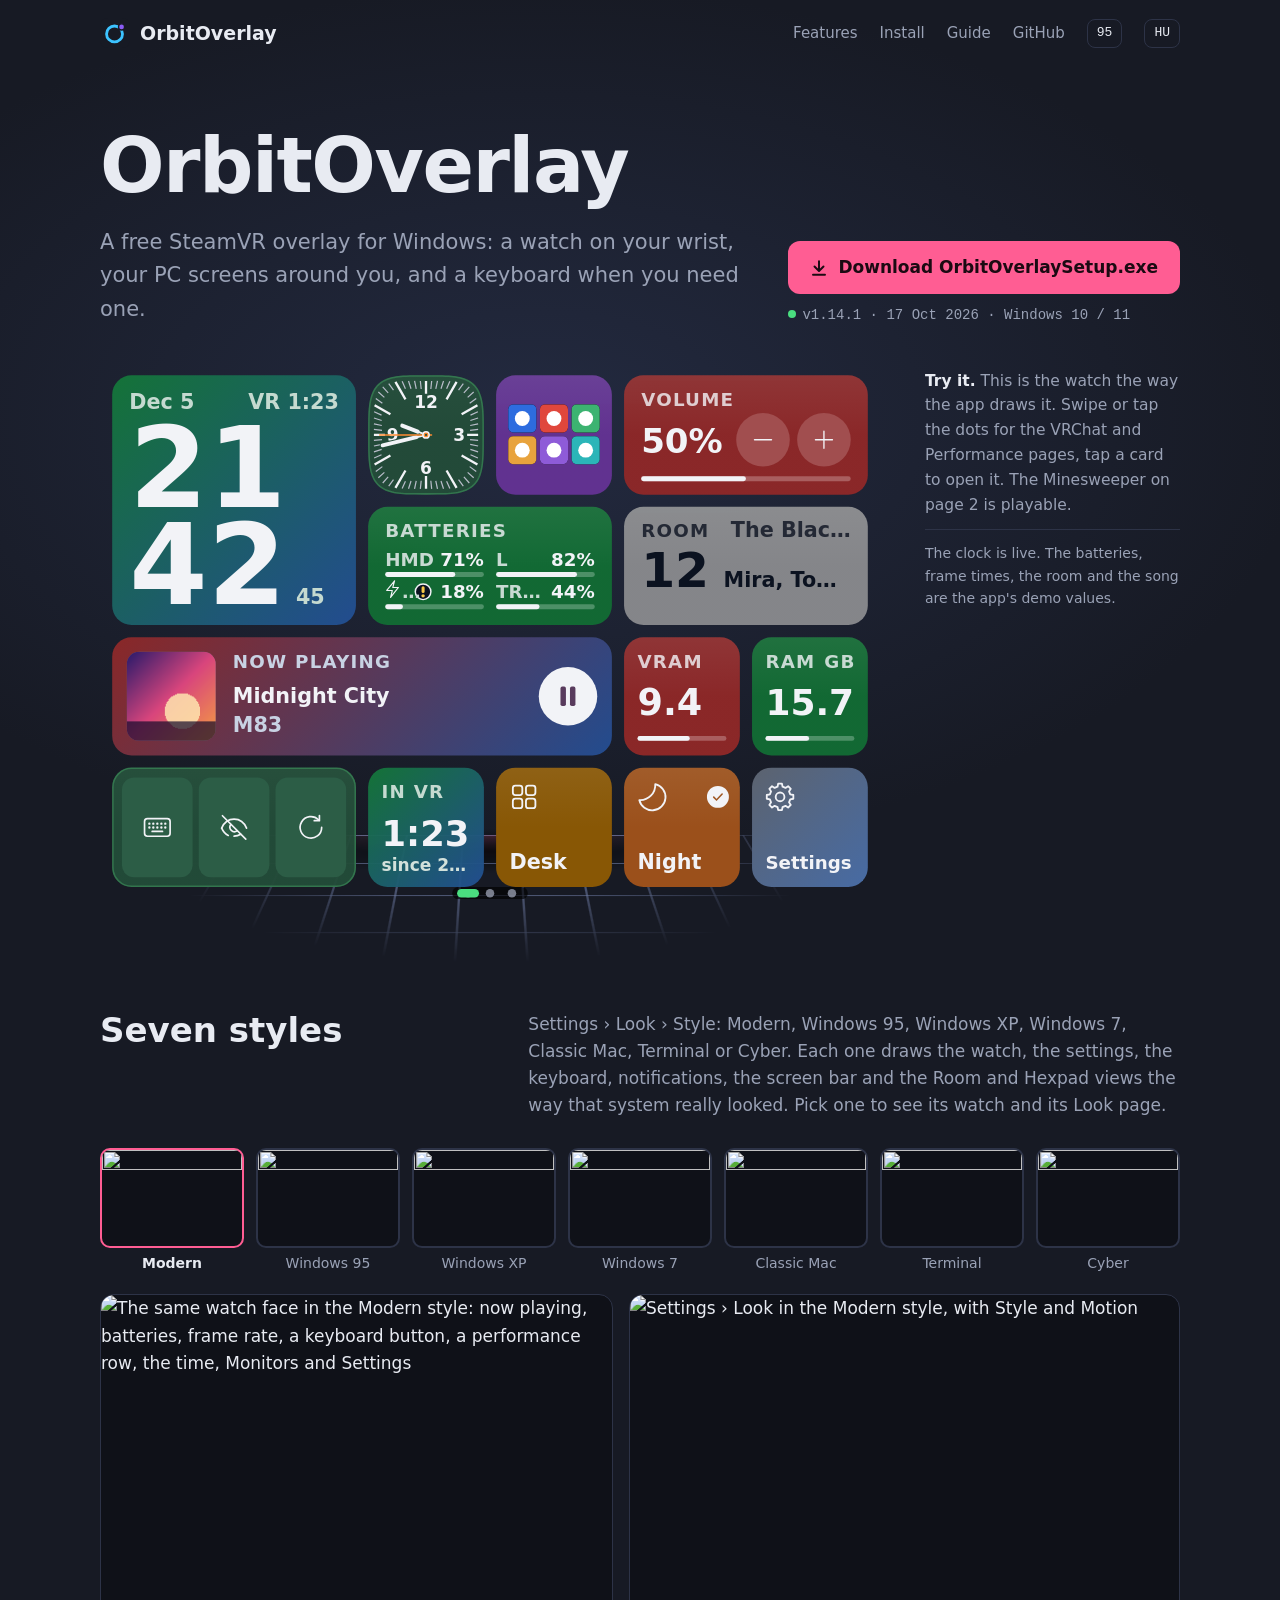
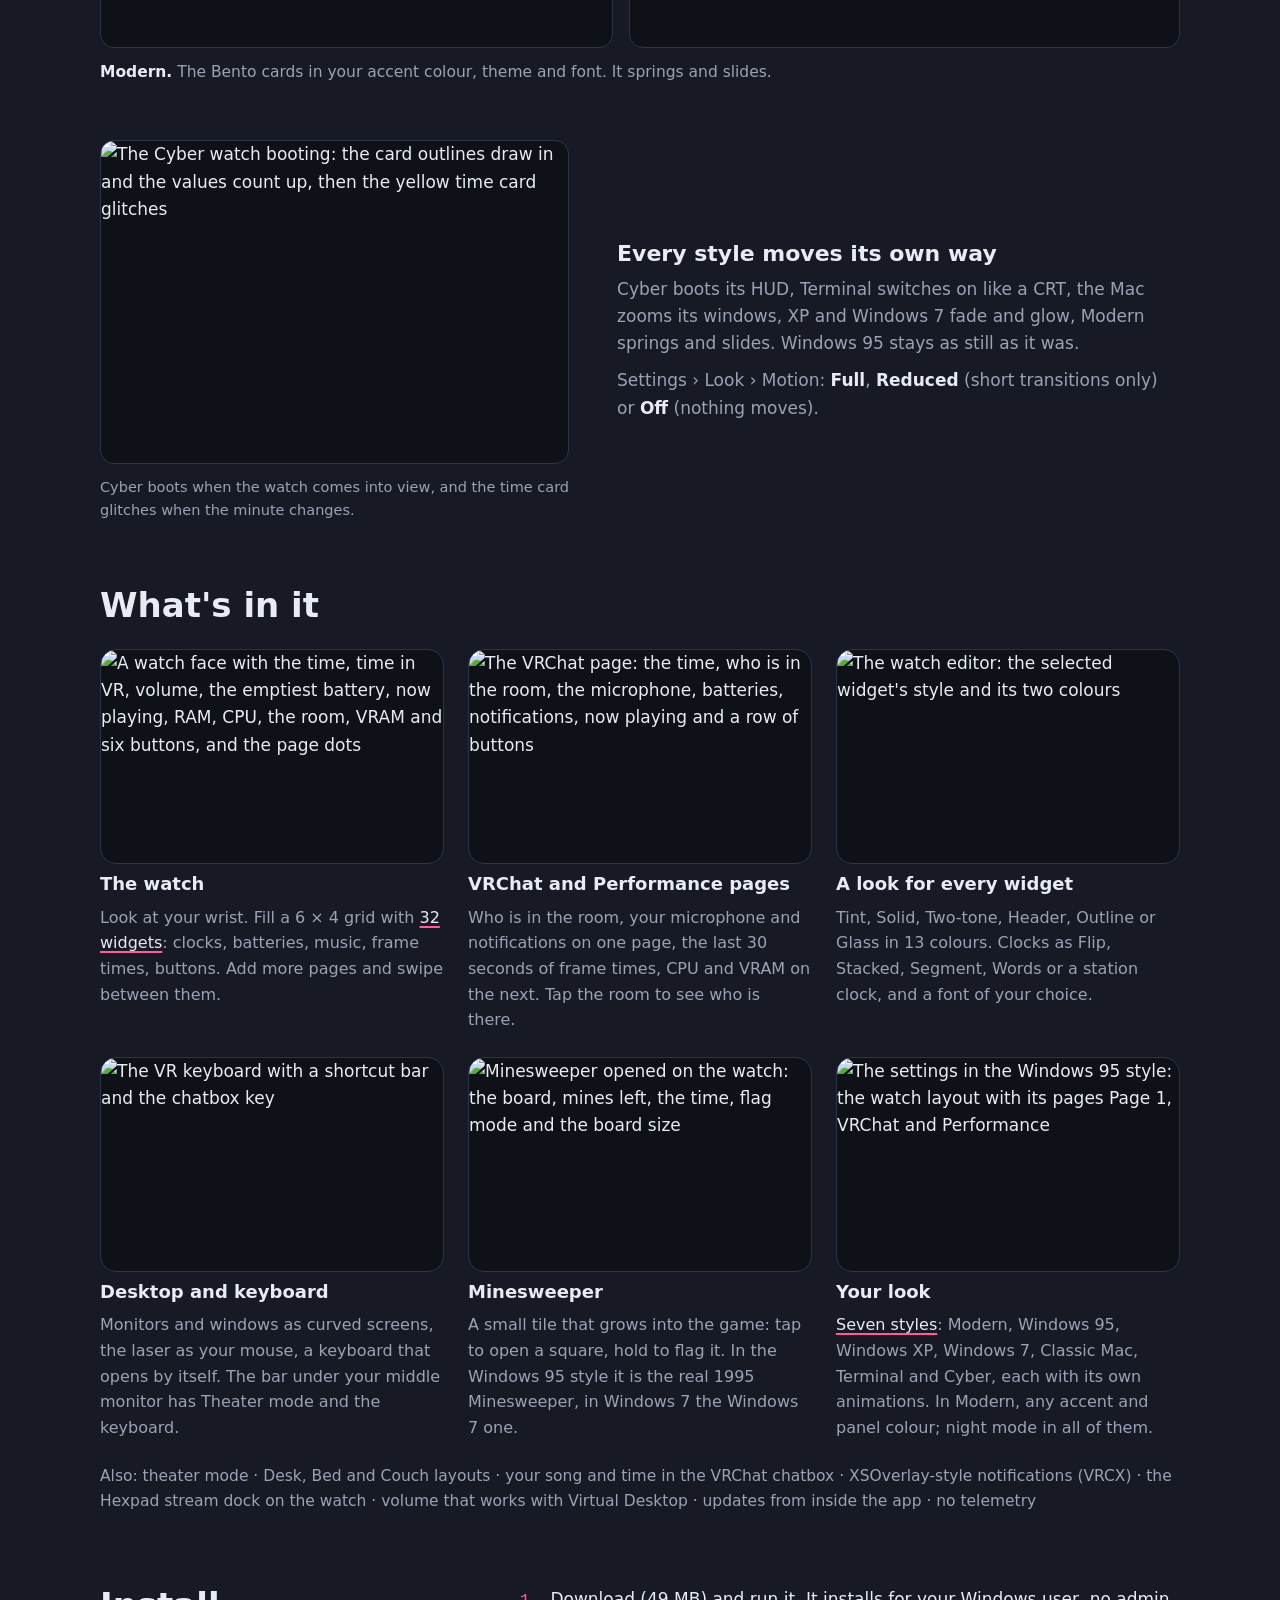
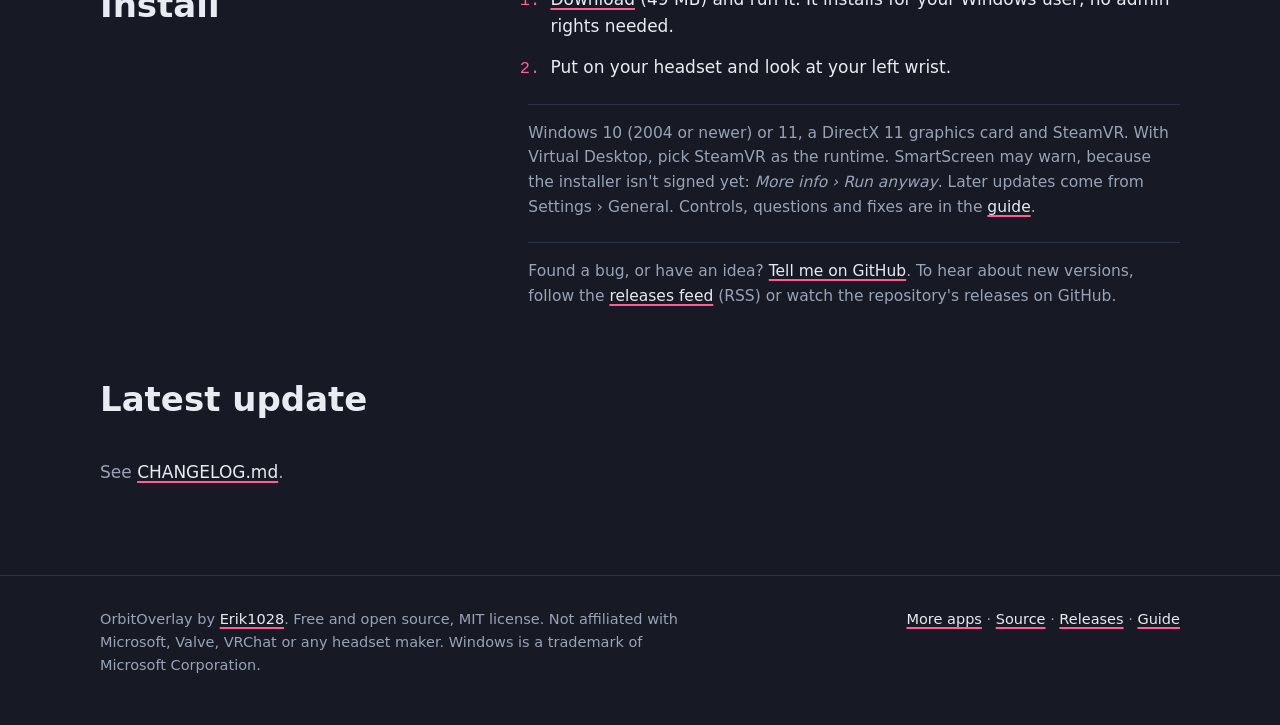
==== commit 31f032c7: "Website: 1.14.1 Co-Authored-By: Claude Opus 5.5 <noreply@anthropic.com>" ====
--- a/site/index.html
+++ b/site/index.html
@@ -42,7 +42,7 @@
 </div>
 <div class="get">
 <a class="btn" href="https://github.com/Erik1028/OrbitOverlay/releases/latest/download/OrbitOverlaySetup.exe"><svg width="18" height="18" viewBox="0 0 24 24" fill="none" stroke="currentColor" stroke-width="2.6" stroke-linecap="round" stroke-linejoin="round" aria-hidden="true"><path d="M12 3v12M6 10l6 6 6-6M4 21h16"/></svg>Download OrbitOverlaySetup.exe</a>
-<span class="mono"><i class="live"></i><span id="ver">v1.14.0</span><span id="verdate"> · 16 Oct 2026</span> · Windows&nbsp;10&nbsp;/&nbsp;11</span>
+<span class="mono"><i class="live"></i><span id="ver">v1.14.1</span><span id="verdate"> · 17 Oct 2026</span> · Windows&nbsp;10&nbsp;/&nbsp;11</span>
 </div>
 </section>
 
